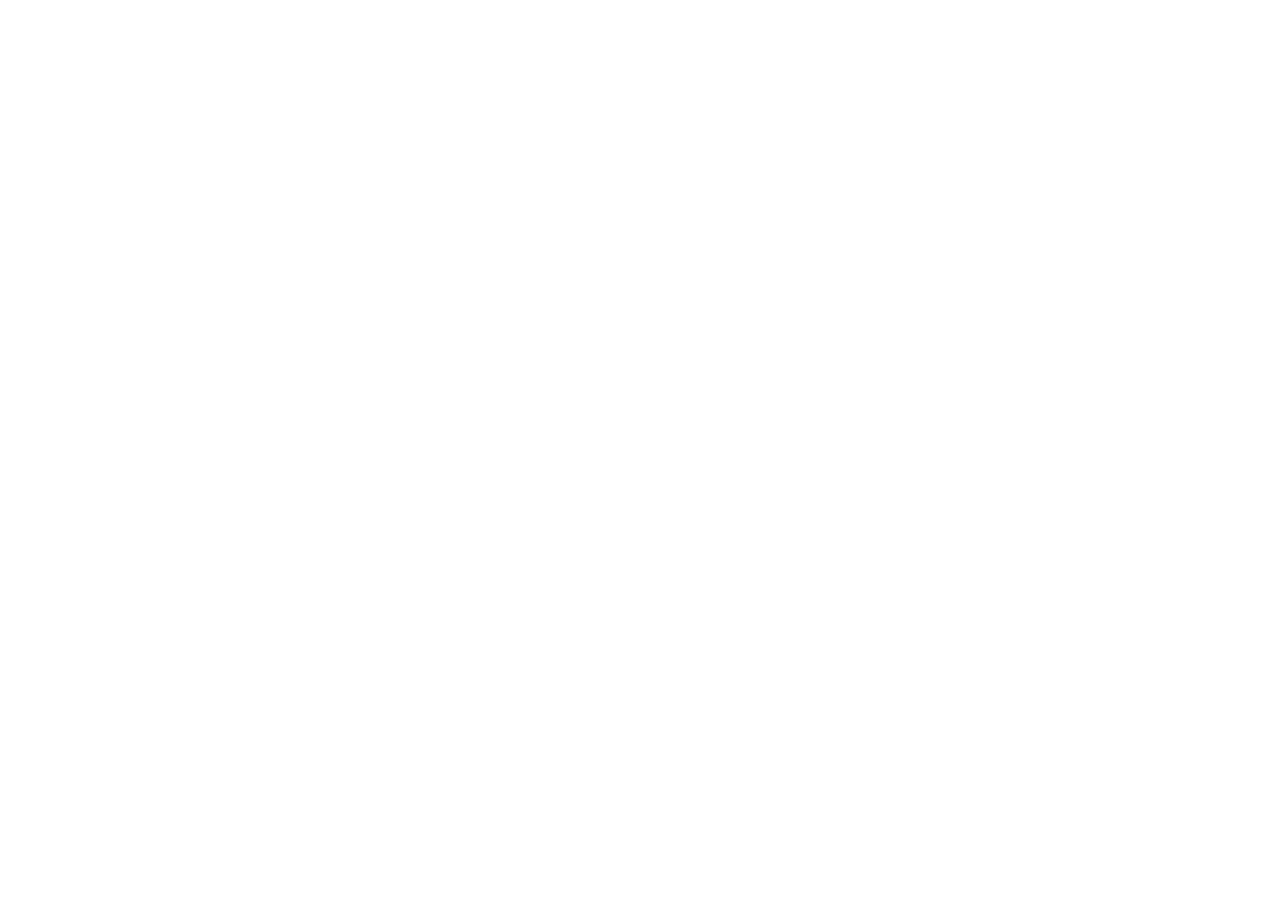
==== index.html @ 06a3b12d "初始化大事件项目" ====
<!DOCTYPE html>
<html lang="zh-CN">

<head>
  <meta charset="UTF-8">
  <meta name="viewport" content="width=device-width, initial-scale=1.0">
  <title>Document</title>
</head>

<body>

</body>

</html>
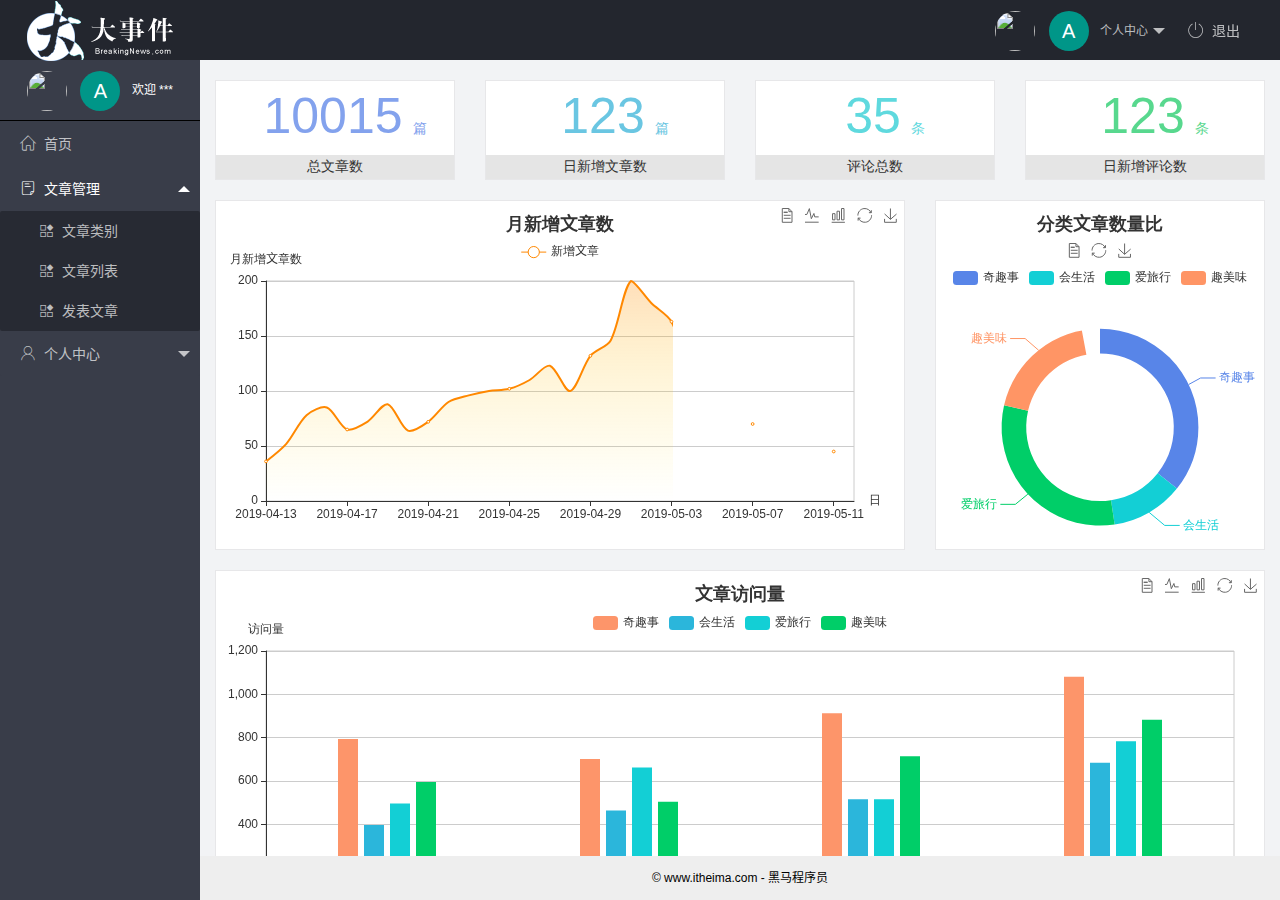
==== commit cdbca881: "完成了主页" ====
--- a/index.html
+++ b/index.html
@@ -5,10 +5,87 @@
   <meta charset="UTF-8">
   <meta name="viewport" content="width=device-width, initial-scale=1.0">
   <title>Document</title>
+  <link rel="stylesheet" href="/assets/lib/layui/css/layui.css">
+  <link rel="stylesheet" href="/assets/fonts/iconfont.css">
+  <link rel="stylesheet" href="/assets/css/index.css">
 </head>
 
-<body>
+<body class="layui-layout-body">
+  <div class="layui-layout layui-layout-admin">
+    <div class="layui-header">
+      <div class="layui-logo">
+        <img src="/assets/images/logo.png" alt="" />
+      </div>
+      <!-- 头部区域（可配合layui已有的水平导航） -->
+      <ul class="layui-nav layui-layout-right">
+        <li class="layui-nav-item">
+          <a href="javascript:;" class="userinfo">
+            <img src="http://t.cn/RCzsdCq" class="layui-nav-img" />
+            <span class="text-avatar">A</span>
+            个人中心
+          </a>
+          <dl class="layui-nav-child">
+            <dd><a href="">基本资料</a></dd>
+            <dd><a href="">更换头像</a></dd>
+            <dd><a href="">重置密码</a></dd>
+          </dl>
+        </li>
+        <li class="layui-nav-item">
+          <a href="javascript:;" id="btnLogout"><span class="iconfont icon-tuichu"></span>退出</a></li>
+      </ul>
+    </div>
 
+    <div class="layui-side layui-bg-black">
+      <div class="layui-side-scroll">
+        <div class="userinfo">
+          <img src="http://t.cn/RCzsdCq" class="layui-nav-img" />
+          <span class="text-avatar">A</span>
+          <span id="welcome">欢迎 ***</span>
+        </div>
+        <!-- 左侧导航区域（可配合layui已有的垂直导航） -->
+        <ul class="layui-nav layui-nav-tree" lay-shrink="all">
+          <li class="layui-nav-item"><a href="/home/dashboard.html" target="fm"><span
+                class="iconfont icon-home"></span>首页</a></li>
+
+          <li class="layui-nav-item layui-nav-itemed">
+            <a class="" href="javascript:;"><span class="iconfont icon-16"></span>文章管理</a>
+            <dl class="layui-nav-child">
+              <dd><a href="javascript:;"><i class="layui-icon layui-icon-app"></i>文章类别</a></dd>
+              <dd><a href="javascript:;"><i class="layui-icon layui-icon-app"></i>文章列表</a></dd>
+              <dd><a href="javascript:;"><i class="layui-icon layui-icon-app"></i>发表文章</a></dd>
+
+            </dl>
+          </li>
+          <li class="layui-nav-item">
+            <a href="javascript:;"><span class="iconfont icon-user"></span>个人中心</a>
+            <dl class="layui-nav-child">
+              <dd><a href="javascript:;"><i class="layui-icon layui-icon-app"></i>基本资料</a></dd>
+              <dd><a href="javascript:;"><i class="layui-icon layui-icon-app"></i>更换头像</a></dd>
+              <dd><a href="javascript:;"><i class="layui-icon layui-icon-app"></i>重置密码</a></dd>
+
+            </dl>
+          </li>
+        </ul>
+      </div>
+    </div>
+
+    <div class="layui-body">
+      <!-- 内容主体区域 -->
+      <iframe name="fm" src="/home/dashboard.html" frameborder="0"></iframe>
+    </div>
+
+    <div class="layui-footer">
+      <!-- 底部固定区域 -->
+      © www.itheima.com - 黑马程序员
+    </div>
+  </div>
+
+
+  <!-- 导入 layui 的JS文件 -->
+  <script src="/assets/lib/layui/layui.all.js"></script>
+  <script src="/assets/lib/jquery.js"></script>
+  <script src="/assets/js/baseAPI.js"></script>
+  <script src="/assets/js/index.js"></script>
 </body>
 
 </html>--- a/assets/lib/layui/css/layui.css
+++ b/assets/lib/layui/css/layui.css
@@ -0,0 +1,2 @@
+/** layui-v2.5.5 MIT License By https://www.layui.com */
+ .layui-inline,img{display:inline-block;vertical-align:middle}h1,h2,h3,h4,h5,h6{font-weight:400}.layui-edge,.layui-header,.layui-inline,.layui-main{position:relative}.layui-body,.layui-edge,.layui-elip{overflow:hidden}.layui-btn,.layui-edge,.layui-inline,img{vertical-align:middle}.layui-btn,.layui-disabled,.layui-icon,.layui-unselect{-moz-user-select:none;-webkit-user-select:none;-ms-user-select:none}.layui-elip,.layui-form-checkbox span,.layui-form-pane .layui-form-label{text-overflow:ellipsis;white-space:nowrap}.layui-breadcrumb,.layui-tree-btnGroup{visibility:hidden}blockquote,body,button,dd,div,dl,dt,form,h1,h2,h3,h4,h5,h6,input,li,ol,p,pre,td,textarea,th,ul{margin:0;padding:0;-webkit-tap-highlight-color:rgba(0,0,0,0)}a:active,a:hover{outline:0}img{border:none}li{list-style:none}table{border-collapse:collapse;border-spacing:0}h4,h5,h6{font-size:100%}button,input,optgroup,option,select,textarea{font-family:inherit;font-size:inherit;font-style:inherit;font-weight:inherit;outline:0}pre{white-space:pre-wrap;white-space:-moz-pre-wrap;white-space:-pre-wrap;white-space:-o-pre-wrap;word-wrap:break-word}body{line-height:24px;font:14px Helvetica Neue,Helvetica,PingFang SC,Tahoma,Arial,sans-serif}hr{height:1px;margin:10px 0;border:0;clear:both}a{color:#333;text-decoration:none}a:hover{color:#777}a cite{font-style:normal;*cursor:pointer}.layui-border-box,.layui-border-box *{box-sizing:border-box}.layui-box,.layui-box *{box-sizing:content-box}.layui-clear{clear:both;*zoom:1}.layui-clear:after{content:'\20';clear:both;*zoom:1;display:block;height:0}.layui-inline{*display:inline;*zoom:1}.layui-edge{display:inline-block;width:0;height:0;border-width:6px;border-style:dashed;border-color:transparent}.layui-edge-top{top:-4px;border-bottom-color:#999;border-bottom-style:solid}.layui-edge-right{border-left-color:#999;border-left-style:solid}.layui-edge-bottom{top:2px;border-top-color:#999;border-top-style:solid}.layui-edge-left{border-right-color:#999;border-right-style:solid}.layui-disabled,.layui-disabled:hover{color:#d2d2d2!important;cursor:not-allowed!important}.layui-circle{border-radius:100%}.layui-show{display:block!important}.layui-hide{display:none!important}@font-face{font-family:layui-icon;src:url(../font/iconfont.eot?v=250);src:url(../font/iconfont.eot?v=250#iefix) format('embedded-opentype'),url(../font/iconfont.woff2?v=250) format('woff2'),url(../font/iconfont.woff?v=250) format('woff'),url(../font/iconfont.ttf?v=250) format('truetype'),url(../font/iconfont.svg?v=250#layui-icon) format('svg')}.layui-icon{font-family:layui-icon!important;font-size:16px;font-style:normal;-webkit-font-smoothing:antialiased;-moz-osx-font-smoothing:grayscale}.layui-icon-reply-fill:before{content:"\e611"}.layui-icon-set-fill:before{content:"\e614"}.layui-icon-menu-fill:before{content:"\e60f"}.layui-icon-search:before{content:"\e615"}.layui-icon-share:before{content:"\e641"}.layui-icon-set-sm:before{content:"\e620"}.layui-icon-engine:before{content:"\e628"}.layui-icon-close:before{content:"\1006"}.layui-icon-close-fill:before{content:"\1007"}.layui-icon-chart-screen:before{content:"\e629"}.layui-icon-star:before{content:"\e600"}.layui-icon-circle-dot:before{content:"\e617"}.layui-icon-chat:before{content:"\e606"}.layui-icon-release:before{content:"\e609"}.layui-icon-list:before{content:"\e60a"}.layui-icon-chart:before{content:"\e62c"}.layui-icon-ok-circle:before{content:"\1005"}.layui-icon-layim-theme:before{content:"\e61b"}.layui-icon-table:before{content:"\e62d"}.layui-icon-right:before{content:"\e602"}.layui-icon-left:before{content:"\e603"}.layui-icon-cart-simple:before{content:"\e698"}.layui-icon-face-cry:before{content:"\e69c"}.layui-icon-face-smile:before{content:"\e6af"}.layui-icon-survey:before{content:"\e6b2"}.layui-icon-tree:before{content:"\e62e"}.layui-icon-upload-circle:before{content:"\e62f"}.layui-icon-add-circle:before{content:"\e61f"}.layui-icon-download-circle:before{content:"\e601"}.layui-icon-templeate-1:before{content:"\e630"}.layui-icon-util:before{content:"\e631"}.layui-icon-face-surprised:before{content:"\e664"}.layui-icon-edit:before{content:"\e642"}.layui-icon-speaker:before{content:"\e645"}.layui-icon-down:before{content:"\e61a"}.layui-icon-file:before{content:"\e621"}.layui-icon-layouts:before{content:"\e632"}.layui-icon-rate-half:before{content:"\e6c9"}.layui-icon-add-circle-fine:before{content:"\e608"}.layui-icon-prev-circle:before{content:"\e633"}.layui-icon-read:before{content:"\e705"}.layui-icon-404:before{content:"\e61c"}.layui-icon-carousel:before{content:"\e634"}.layui-icon-help:before{content:"\e607"}.layui-icon-code-circle:before{content:"\e635"}.layui-icon-water:before{content:"\e636"}.layui-icon-username:before{content:"\e66f"}.layui-icon-find-fill:before{content:"\e670"}.layui-icon-about:before{content:"\e60b"}.layui-icon-location:before{content:"\e715"}.layui-icon-up:before{content:"\e619"}.layui-icon-pause:before{content:"\e651"}.layui-icon-date:before{content:"\e637"}.layui-icon-layim-uploadfile:before{content:"\e61d"}.layui-icon-delete:before{content:"\e640"}.layui-icon-play:before{content:"\e652"}.layui-icon-top:before{content:"\e604"}.layui-icon-friends:before{content:"\e612"}.layui-icon-refresh-3:before{content:"\e9aa"}.layui-icon-ok:before{content:"\e605"}.layui-icon-layer:before{content:"\e638"}.layui-icon-face-smile-fine:before{content:"\e60c"}.layui-icon-dollar:before{content:"\e659"}.layui-icon-group:before{content:"\e613"}.layui-icon-layim-download:before{content:"\e61e"}.layui-icon-picture-fine:before{content:"\e60d"}.layui-icon-link:before{content:"\e64c"}.layui-icon-diamond:before{content:"\e735"}.layui-icon-log:before{content:"\e60e"}.layui-icon-rate-solid:before{content:"\e67a"}.layui-icon-fonts-del:before{content:"\e64f"}.layui-icon-unlink:before{content:"\e64d"}.layui-icon-fonts-clear:before{content:"\e639"}.layui-icon-triangle-r:before{content:"\e623"}.layui-icon-circle:before{content:"\e63f"}.layui-icon-radio:before{content:"\e643"}.layui-icon-align-center:before{content:"\e647"}.layui-icon-align-right:before{content:"\e648"}.layui-icon-align-left:before{content:"\e649"}.layui-icon-loading-1:before{content:"\e63e"}.layui-icon-return:before{content:"\e65c"}.layui-icon-fonts-strong:before{content:"\e62b"}.layui-icon-upload:before{content:"\e67c"}.layui-icon-dialogue:before{content:"\e63a"}.layui-icon-video:before{content:"\e6ed"}.layui-icon-headset:before{content:"\e6fc"}.layui-icon-cellphone-fine:before{content:"\e63b"}.layui-icon-add-1:before{content:"\e654"}.layui-icon-face-smile-b:before{content:"\e650"}.layui-icon-fonts-html:before{content:"\e64b"}.layui-icon-form:before{content:"\e63c"}.layui-icon-cart:before{content:"\e657"}.layui-icon-camera-fill:before{content:"\e65d"}.layui-icon-tabs:before{content:"\e62a"}.layui-icon-fonts-code:before{content:"\e64e"}.layui-icon-fire:before{content:"\e756"}.layui-icon-set:before{content:"\e716"}.layui-icon-fonts-u:before{content:"\e646"}.layui-icon-triangle-d:before{content:"\e625"}.layui-icon-tips:before{content:"\e702"}.layui-icon-picture:before{content:"\e64a"}.layui-icon-more-vertical:before{content:"\e671"}.layui-icon-flag:before{content:"\e66c"}.layui-icon-loading:before{content:"\e63d"}.layui-icon-fonts-i:before{content:"\e644"}.layui-icon-refresh-1:before{content:"\e666"}.layui-icon-rmb:before{content:"\e65e"}.layui-icon-home:before{content:"\e68e"}.layui-icon-user:before{content:"\e770"}.layui-icon-notice:before{content:"\e667"}.layui-icon-login-weibo:before{content:"\e675"}.layui-icon-voice:before{content:"\e688"}.layui-icon-upload-drag:before{content:"\e681"}.layui-icon-login-qq:before{content:"\e676"}.layui-icon-snowflake:before{content:"\e6b1"}.layui-icon-file-b:before{content:"\e655"}.layui-icon-template:before{content:"\e663"}.layui-icon-auz:before{content:"\e672"}.layui-icon-console:before{content:"\e665"}.layui-icon-app:before{content:"\e653"}.layui-icon-prev:before{content:"\e65a"}.layui-icon-website:before{content:"\e7ae"}.layui-icon-next:before{content:"\e65b"}.layui-icon-component:before{content:"\e857"}.layui-icon-more:before{content:"\e65f"}.layui-icon-login-wechat:before{content:"\e677"}.layui-icon-shrink-right:before{content:"\e668"}.layui-icon-spread-left:before{content:"\e66b"}.layui-icon-camera:before{content:"\e660"}.layui-icon-note:before{content:"\e66e"}.layui-icon-refresh:before{content:"\e669"}.layui-icon-female:before{content:"\e661"}.layui-icon-male:before{content:"\e662"}.layui-icon-password:before{content:"\e673"}.layui-icon-senior:before{content:"\e674"}.layui-icon-theme:before{content:"\e66a"}.layui-icon-tread:before{content:"\e6c5"}.layui-icon-praise:before{content:"\e6c6"}.layui-icon-star-fill:before{content:"\e658"}.layui-icon-rate:before{content:"\e67b"}.layui-icon-template-1:before{content:"\e656"}.layui-icon-vercode:before{content:"\e679"}.layui-icon-cellphone:before{content:"\e678"}.layui-icon-screen-full:before{content:"\e622"}.layui-icon-screen-restore:before{content:"\e758"}.layui-icon-cols:before{content:"\e610"}.layui-icon-export:before{content:"\e67d"}.layui-icon-print:before{content:"\e66d"}.layui-icon-slider:before{content:"\e714"}.layui-icon-addition:before{content:"\e624"}.layui-icon-subtraction:before{content:"\e67e"}.layui-icon-service:before{content:"\e626"}.layui-icon-transfer:before{content:"\e691"}.layui-main{width:1140px;margin:0 auto}.layui-header{z-index:1000;height:60px}.layui-header a:hover{transition:all .5s;-webkit-transition:all .5s}.layui-side{position:fixed;left:0;top:0;bottom:0;z-index:999;width:200px;overflow-x:hidden}.layui-side-scroll{position:relative;width:220px;height:100%;overflow-x:hidden}.layui-body{position:absolute;left:200px;right:0;top:0;bottom:0;z-index:998;width:auto;overflow-y:auto;box-sizing:border-box}.layui-layout-body{overflow:hidden}.layui-layout-admin .layui-header{background-color:#23262E}.layui-layout-admin .layui-side{top:60px;width:200px;overflow-x:hidden}.layui-layout-admin .layui-body{position:fixed;top:60px;bottom:44px}.layui-layout-admin .layui-main{width:auto;margin:0 15px}.layui-layout-admin .layui-footer{position:fixed;left:200px;right:0;bottom:0;height:44px;line-height:44px;padding:0 15px;background-color:#eee}.layui-layout-admin .layui-logo{position:absolute;left:0;top:0;width:200px;height:100%;line-height:60px;text-align:center;color:#009688;font-size:16px}.layui-layout-admin .layui-header .layui-nav{background:0 0}.layui-layout-left{position:absolute!important;left:200px;top:0}.layui-layout-right{position:absolute!important;right:0;top:0}.layui-container{position:relative;margin:0 auto;padding:0 15px;box-sizing:border-box}.layui-fluid{position:relative;margin:0 auto;padding:0 15px}.layui-row:after,.layui-row:before{content:'';display:block;clear:both}.layui-col-lg1,.layui-col-lg10,.layui-col-lg11,.layui-col-lg12,.layui-col-lg2,.layui-col-lg3,.layui-col-lg4,.layui-col-lg5,.layui-col-lg6,.layui-col-lg7,.layui-col-lg8,.layui-col-lg9,.layui-col-md1,.layui-col-md10,.layui-col-md11,.layui-col-md12,.layui-col-md2,.layui-col-md3,.layui-col-md4,.layui-col-md5,.layui-col-md6,.layui-col-md7,.layui-col-md8,.layui-col-md9,.layui-col-sm1,.layui-col-sm10,.layui-col-sm11,.layui-col-sm12,.layui-col-sm2,.layui-col-sm3,.layui-col-sm4,.layui-col-sm5,.layui-col-sm6,.layui-col-sm7,.layui-col-sm8,.layui-col-sm9,.layui-col-xs1,.layui-col-xs10,.layui-col-xs11,.layui-col-xs12,.layui-col-xs2,.layui-col-xs3,.layui-col-xs4,.layui-col-xs5,.layui-col-xs6,.layui-col-xs7,.layui-col-xs8,.layui-col-xs9{position:relative;display:block;box-sizing:border-box}.layui-col-xs1,.layui-col-xs10,.layui-col-xs11,.layui-col-xs12,.layui-col-xs2,.layui-col-xs3,.layui-col-xs4,.layui-col-xs5,.layui-col-xs6,.layui-col-xs7,.layui-col-xs8,.layui-col-xs9{float:left}.layui-col-xs1{width:8.33333333%}.layui-col-xs2{width:16.66666667%}.layui-col-xs3{width:25%}.layui-col-xs4{width:33.33333333%}.layui-col-xs5{width:41.66666667%}.layui-col-xs6{width:50%}.layui-col-xs7{width:58.33333333%}.layui-col-xs8{width:66.66666667%}.layui-col-xs9{width:75%}.layui-col-xs10{width:83.33333333%}.layui-col-xs11{width:91.66666667%}.layui-col-xs12{width:100%}.layui-col-xs-offset1{margin-left:8.33333333%}.layui-col-xs-offset2{margin-left:16.66666667%}.layui-col-xs-offset3{margin-left:25%}.layui-col-xs-offset4{margin-left:33.33333333%}.layui-col-xs-offset5{margin-left:41.66666667%}.layui-col-xs-offset6{margin-left:50%}.layui-col-xs-offset7{margin-left:58.33333333%}.layui-col-xs-offset8{margin-left:66.66666667%}.layui-col-xs-offset9{margin-left:75%}.layui-col-xs-offset10{margin-left:83.33333333%}.layui-col-xs-offset11{margin-left:91.66666667%}.layui-col-xs-offset12{margin-left:100%}@media screen and (max-width:768px){.layui-hide-xs{display:none!important}.layui-show-xs-block{display:block!important}.layui-show-xs-inline{display:inline!important}.layui-show-xs-inline-block{display:inline-block!important}}@media screen and (min-width:768px){.layui-container{width:750px}.layui-hide-sm{display:none!important}.layui-show-sm-block{display:block!important}.layui-show-sm-inline{display:inline!important}.layui-show-sm-inline-block{display:inline-block!important}.layui-col-sm1,.layui-col-sm10,.layui-col-sm11,.layui-col-sm12,.layui-col-sm2,.layui-col-sm3,.layui-col-sm4,.layui-col-sm5,.layui-col-sm6,.layui-col-sm7,.layui-col-sm8,.layui-col-sm9{float:left}.layui-col-sm1{width:8.33333333%}.layui-col-sm2{width:16.66666667%}.layui-col-sm3{width:25%}.layui-col-sm4{width:33.33333333%}.layui-col-sm5{width:41.66666667%}.layui-col-sm6{width:50%}.layui-col-sm7{width:58.33333333%}.layui-col-sm8{width:66.66666667%}.layui-col-sm9{width:75%}.layui-col-sm10{width:83.33333333%}.layui-col-sm11{width:91.66666667%}.layui-col-sm12{width:100%}.layui-col-sm-offset1{margin-left:8.33333333%}.layui-col-sm-offset2{margin-left:16.66666667%}.layui-col-sm-offset3{margin-left:25%}.layui-col-sm-offset4{margin-left:33.33333333%}.layui-col-sm-offset5{margin-left:41.66666667%}.layui-col-sm-offset6{margin-left:50%}.layui-col-sm-offset7{margin-left:58.33333333%}.layui-col-sm-offset8{margin-left:66.66666667%}.layui-col-sm-offset9{margin-left:75%}.layui-col-sm-offset10{margin-left:83.33333333%}.layui-col-sm-offset11{margin-left:91.66666667%}.layui-col-sm-offset12{margin-left:100%}}@media screen and (min-width:992px){.layui-container{width:970px}.layui-hide-md{display:none!important}.layui-show-md-block{display:block!important}.layui-show-md-inline{display:inline!important}.layui-show-md-inline-block{display:inline-block!important}.layui-col-md1,.layui-col-md10,.layui-col-md11,.layui-col-md12,.layui-col-md2,.layui-col-md3,.layui-col-md4,.layui-col-md5,.layui-col-md6,.layui-col-md7,.layui-col-md8,.layui-col-md9{float:left}.layui-col-md1{width:8.33333333%}.layui-col-md2{width:16.66666667%}.layui-col-md3{width:25%}.layui-col-md4{width:33.33333333%}.layui-col-md5{width:41.66666667%}.layui-col-md6{width:50%}.layui-col-md7{width:58.33333333%}.layui-col-md8{width:66.66666667%}.layui-col-md9{width:75%}.layui-col-md10{width:83.33333333%}.layui-col-md11{width:91.66666667%}.layui-col-md12{width:100%}.layui-col-md-offset1{margin-left:8.33333333%}.layui-col-md-offset2{margin-left:16.66666667%}.layui-col-md-offset3{margin-left:25%}.layui-col-md-offset4{margin-left:33.33333333%}.layui-col-md-offset5{margin-left:41.66666667%}.layui-col-md-offset6{margin-left:50%}.layui-col-md-offset7{margin-left:58.33333333%}.layui-col-md-offset8{margin-left:66.66666667%}.layui-col-md-offset9{margin-left:75%}.layui-col-md-offset10{margin-left:83.33333333%}.layui-col-md-offset11{margin-left:91.66666667%}.layui-col-md-offset12{margin-left:100%}}@media screen and (min-width:1200px){.layui-container{width:1170px}.layui-hide-lg{display:none!important}.layui-show-lg-block{display:block!important}.layui-show-lg-inline{display:inline!important}.layui-show-lg-inline-block{display:inline-block!important}.layui-col-lg1,.layui-col-lg10,.layui-col-lg11,.layui-col-lg12,.layui-col-lg2,.layui-col-lg3,.layui-col-lg4,.layui-col-lg5,.layui-col-lg6,.layui-col-lg7,.layui-col-lg8,.layui-col-lg9{float:left}.layui-col-lg1{width:8.33333333%}.layui-col-lg2{width:16.66666667%}.layui-col-lg3{width:25%}.layui-col-lg4{width:33.33333333%}.layui-col-lg5{width:41.66666667%}.layui-col-lg6{width:50%}.layui-col-lg7{width:58.33333333%}.layui-col-lg8{width:66.66666667%}.layui-col-lg9{width:75%}.layui-col-lg10{width:83.33333333%}.layui-col-lg11{width:91.66666667%}.layui-col-lg12{width:100%}.layui-col-lg-offset1{margin-left:8.33333333%}.layui-col-lg-offset2{margin-left:16.66666667%}.layui-col-lg-offset3{margin-left:25%}.layui-col-lg-offset4{margin-left:33.33333333%}.layui-col-lg-offset5{margin-left:41.66666667%}.layui-col-lg-offset6{margin-left:50%}.layui-col-lg-offset7{margin-left:58.33333333%}.layui-col-lg-offset8{margin-left:66.66666667%}.layui-col-lg-offset9{margin-left:75%}.layui-col-lg-offset10{margin-left:83.33333333%}.layui-col-lg-offset11{margin-left:91.66666667%}.layui-col-lg-offset12{margin-left:100%}}.layui-col-space1{margin:-.5px}.layui-col-space1>*{padding:.5px}.layui-col-space3{margin:-1.5px}.layui-col-space3>*{padding:1.5px}.layui-col-space5{margin:-2.5px}.layui-col-space5>*{padding:2.5px}.layui-col-space8{margin:-3.5px}.layui-col-space8>*{padding:3.5px}.layui-col-space10{margin:-5px}.layui-col-space10>*{padding:5px}.layui-col-space12{margin:-6px}.layui-col-space12>*{padding:6px}.layui-col-space15{margin:-7.5px}.layui-col-space15>*{padding:7.5px}.layui-col-space18{margin:-9px}.layui-col-space18>*{padding:9px}.layui-col-space20{margin:-10px}.layui-col-space20>*{padding:10px}.layui-col-space22{margin:-11px}.layui-col-space22>*{padding:11px}.layui-col-space25{margin:-12.5px}.layui-col-space25>*{padding:12.5px}.layui-col-space30{margin:-15px}.layui-col-space30>*{padding:15px}.layui-btn,.layui-input,.layui-select,.layui-textarea,.layui-upload-button{outline:0;-webkit-appearance:none;transition:all .3s;-webkit-transition:all .3s;box-sizing:border-box}.layui-elem-quote{margin-bottom:10px;padding:15px;line-height:22px;border-left:5px solid #009688;border-radius:0 2px 2px 0;background-color:#f2f2f2}.layui-quote-nm{border-style:solid;border-width:1px 1px 1px 5px;background:0 0}.layui-elem-field{margin-bottom:10px;padding:0;border-width:1px;border-style:solid}.layui-elem-field legend{margin-left:20px;padding:0 10px;font-size:20px;font-weight:300}.layui-field-title{margin:10px 0 20px;border-width:1px 0 0}.layui-field-box{padding:10px 15px}.layui-field-title .layui-field-box{padding:10px 0}.layui-progress{position:relative;height:6px;border-radius:20px;background-color:#e2e2e2}.layui-progress-bar{position:absolute;left:0;top:0;width:0;max-width:100%;height:6px;border-radius:20px;text-align:right;background-color:#5FB878;transition:all .3s;-webkit-transition:all .3s}.layui-progress-big,.layui-progress-big .layui-progress-bar{height:18px;line-height:18px}.layui-progress-text{position:relative;top:-20px;line-height:18px;font-size:12px;color:#666}.layui-progress-big .layui-progress-text{position:static;padding:0 10px;color:#fff}.layui-collapse{border-width:1px;border-style:solid;border-radius:2px}.layui-colla-content,.layui-colla-item{border-top-width:1px;border-top-style:solid}.layui-colla-item:first-child{border-top:none}.layui-colla-title{position:relative;height:42px;line-height:42px;padding:0 15px 0 35px;color:#333;background-color:#f2f2f2;cursor:pointer;font-size:14px;overflow:hidden}.layui-colla-content{display:none;padding:10px 15px;line-height:22px;color:#666}.layui-colla-icon{position:absolute;left:15px;top:0;font-size:14px}.layui-card{margin-bottom:15px;border-radius:2px;background-color:#fff;box-shadow:0 1px 2px 0 rgba(0,0,0,.05)}.layui-card:last-child{margin-bottom:0}.layui-card-header{position:relative;height:42px;line-height:42px;padding:0 15px;border-bottom:1px solid #f6f6f6;color:#333;border-radius:2px 2px 0 0;font-size:14px}.layui-bg-black,.layui-bg-blue,.layui-bg-cyan,.layui-bg-green,.layui-bg-orange,.layui-bg-red{color:#fff!important}.layui-card-body{position:relative;padding:10px 15px;line-height:24px}.layui-card-body[pad15]{padding:15px}.layui-card-body[pad20]{padding:20px}.layui-card-body .layui-table{margin:5px 0}.layui-card .layui-tab{margin:0}.layui-panel-window{position:relative;padding:15px;border-radius:0;border-top:5px solid #E6E6E6;background-color:#fff}.layui-auxiliar-moving{position:fixed;left:0;right:0;top:0;bottom:0;width:100%;height:100%;background:0 0;z-index:9999999999}.layui-form-label,.layui-form-mid,.layui-form-select,.layui-input-block,.layui-input-inline,.layui-textarea{position:relative}.layui-bg-red{background-color:#FF5722!important}.layui-bg-orange{background-color:#FFB800!important}.layui-bg-green{background-color:#009688!important}.layui-bg-cyan{background-color:#2F4056!important}.layui-bg-blue{background-color:#1E9FFF!important}.layui-bg-black{background-color:#393D49!important}.layui-bg-gray{background-color:#eee!important;color:#666!important}.layui-badge-rim,.layui-colla-content,.layui-colla-item,.layui-collapse,.layui-elem-field,.layui-form-pane .layui-form-item[pane],.layui-form-pane .layui-form-label,.layui-input,.layui-layedit,.layui-layedit-tool,.layui-quote-nm,.layui-select,.layui-tab-bar,.layui-tab-card,.layui-tab-title,.layui-tab-title .layui-this:after,.layui-textarea{border-color:#e6e6e6}.layui-timeline-item:before,hr{background-color:#e6e6e6}.layui-text{line-height:22px;font-size:14px;color:#666}.layui-text h1,.layui-text h2,.layui-text h3{font-weight:500;color:#333}.layui-text h1{font-size:30px}.layui-text h2{font-size:24px}.layui-text h3{font-size:18px}.layui-text a:not(.layui-btn){color:#01AAED}.layui-text a:not(.layui-btn):hover{text-decoration:underline}.layui-text ul{padding:5px 0 5px 15px}.layui-text ul li{margin-top:5px;list-style-type:disc}.layui-text em,.layui-word-aux{color:#999!important;padding:0 5px!important}.layui-btn{display:inline-block;height:38px;line-height:38px;padding:0 18px;background-color:#009688;color:#fff;white-space:nowrap;text-align:center;font-size:14px;border:none;border-radius:2px;cursor:pointer}.layui-btn:hover{opacity:.8;filter:alpha(opacity=80);color:#fff}.layui-btn:active{opacity:1;filter:alpha(opacity=100)}.layui-btn+.layui-btn{margin-left:10px}.layui-btn-container{font-size:0}.layui-btn-container .layui-btn{margin-right:10px;margin-bottom:10px}.layui-btn-container .layui-btn+.layui-btn{margin-left:0}.layui-table .layui-btn-container .layui-btn{margin-bottom:9px}.layui-btn-radius{border-radius:100px}.layui-btn .layui-icon{margin-right:3px;font-size:18px;vertical-align:bottom;vertical-align:middle\9}.layui-btn-primary{border:1px solid #C9C9C9;background-color:#fff;color:#555}.layui-btn-primary:hover{border-color:#009688;color:#333}.layui-btn-normal{background-color:#1E9FFF}.layui-btn-warm{background-color:#FFB800}.layui-btn-danger{background-color:#FF5722}.layui-btn-checked{background-color:#5FB878}.layui-btn-disabled,.layui-btn-disabled:active,.layui-btn-disabled:hover{border:1px solid #e6e6e6;background-color:#FBFBFB;color:#C9C9C9;cursor:not-allowed;opacity:1}.layui-btn-lg{height:44px;line-height:44px;padding:0 25px;font-size:16px}.layui-btn-sm{height:30px;line-height:30px;padding:0 10px;font-size:12px}.layui-btn-sm i{font-size:16px!important}.layui-btn-xs{height:22px;line-height:22px;padding:0 5px;font-size:12px}.layui-btn-xs i{font-size:14px!important}.layui-btn-group{display:inline-block;vertical-align:middle;font-size:0}.layui-btn-group .layui-btn{margin-left:0!important;margin-right:0!important;border-left:1px solid rgba(255,255,255,.5);border-radius:0}.layui-btn-group .layui-btn-primary{border-left:none}.layui-btn-group .layui-btn-primary:hover{border-color:#C9C9C9;color:#009688}.layui-btn-group .layui-btn:first-child{border-left:none;border-radius:2px 0 0 2px}.layui-btn-group .layui-btn-primary:first-child{border-left:1px solid #c9c9c9}.layui-btn-group .layui-btn:last-child{border-radius:0 2px 2px 0}.layui-btn-group .layui-btn+.layui-btn{margin-left:0}.layui-btn-group+.layui-btn-group{margin-left:10px}.layui-btn-fluid{width:100%}.layui-input,.layui-select,.layui-textarea{height:38px;line-height:1.3;line-height:38px\9;border-width:1px;border-style:solid;background-color:#fff;border-radius:2px}.layui-input::-webkit-input-placeholder,.layui-select::-webkit-input-placeholder,.layui-textarea::-webkit-input-placeholder{line-height:1.3}.layui-input,.layui-textarea{display:block;width:100%;padding-left:10px}.layui-input:hover,.layui-textarea:hover{border-color:#D2D2D2!important}.layui-input:focus,.layui-textarea:focus{border-color:#C9C9C9!important}.layui-textarea{min-height:100px;height:auto;line-height:20px;padding:6px 10px;resize:vertical}.layui-select{padding:0 10px}.layui-form input[type=checkbox],.layui-form input[type=radio],.layui-form select{display:none}.layui-form [lay-ignore]{display:initial}.layui-form-item{margin-bottom:15px;clear:both;*zoom:1}.layui-form-item:after{content:'\20';clear:both;*zoom:1;display:block;height:0}.layui-form-label{float:left;display:block;padding:9px 15px;width:80px;font-weight:400;line-height:20px;text-align:right}.layui-form-label-col{display:block;float:none;padding:9px 0;line-height:20px;text-align:left}.layui-form-item .layui-inline{margin-bottom:5px;margin-right:10px}.layui-input-block{margin-left:110px;min-height:36px}.layui-input-inline{display:inline-block;vertical-align:middle}.layui-form-item .layui-input-inline{float:left;width:190px;margin-right:10px}.layui-form-text .layui-input-inline{width:auto}.layui-form-mid{float:left;display:block;padding:9px 0!important;line-height:20px;margin-right:10px}.layui-form-danger+.layui-form-select .layui-input,.layui-form-danger:focus{border-color:#FF5722!important}.layui-form-select .layui-input{padding-right:30px;cursor:pointer}.layui-form-select .layui-edge{position:absolute;right:10px;top:50%;margin-top:-3px;cursor:pointer;border-width:6px;border-top-color:#c2c2c2;border-top-style:solid;transition:all .3s;-webkit-transition:all .3s}.layui-form-select dl{display:none;position:absolute;left:0;top:42px;padding:5px 0;z-index:899;min-width:100%;border:1px solid #d2d2d2;max-height:300px;overflow-y:auto;background-color:#fff;border-radius:2px;box-shadow:0 2px 4px rgba(0,0,0,.12);box-sizing:border-box}.layui-form-select dl dd,.layui-form-select dl dt{padding:0 10px;line-height:36px;white-space:nowrap;overflow:hidden;text-overflow:ellipsis}.layui-form-select dl dt{font-size:12px;color:#999}.layui-form-select dl dd{cursor:pointer}.layui-form-select dl dd:hover{background-color:#f2f2f2;-webkit-transition:.5s all;transition:.5s all}.layui-form-select .layui-select-group dd{padding-left:20px}.layui-form-select dl dd.layui-select-tips{padding-left:10px!important;color:#999}.layui-form-select dl dd.layui-this{background-color:#5FB878;color:#fff}.layui-form-checkbox,.layui-form-select dl dd.layui-disabled{background-color:#fff}.layui-form-selected dl{display:block}.layui-form-checkbox,.layui-form-checkbox *,.layui-form-switch{display:inline-block;vertical-align:middle}.layui-form-selected .layui-edge{margin-top:-9px;-webkit-transform:rotate(180deg);transform:rotate(180deg);margin-top:-3px\9}:root .layui-form-selected .layui-edge{margin-top:-9px\0/IE9}.layui-form-selectup dl{top:auto;bottom:42px}.layui-select-none{margin:5px 0;text-align:center;color:#999}.layui-select-disabled .layui-disabled{border-color:#eee!important}.layui-select-disabled .layui-edge{border-top-color:#d2d2d2}.layui-form-checkbox{position:relative;height:30px;line-height:30px;margin-right:10px;padding-right:30px;cursor:pointer;font-size:0;-webkit-transition:.1s linear;transition:.1s linear;box-sizing:border-box}.layui-form-checkbox span{padding:0 10px;height:100%;font-size:14px;border-radius:2px 0 0 2px;background-color:#d2d2d2;color:#fff;overflow:hidden}.layui-form-checkbox:hover span{background-color:#c2c2c2}.layui-form-checkbox i{position:absolute;right:0;top:0;width:30px;height:28px;border:1px solid #d2d2d2;border-left:none;border-radius:0 2px 2px 0;color:#fff;font-size:20px;text-align:center}.layui-form-checkbox:hover i{border-color:#c2c2c2;color:#c2c2c2}.layui-form-checked,.layui-form-checked:hover{border-color:#5FB878}.layui-form-checked span,.layui-form-checked:hover span{background-color:#5FB878}.layui-form-checked i,.layui-form-checked:hover i{color:#5FB878}.layui-form-item .layui-form-checkbox{margin-top:4px}.layui-form-checkbox[lay-skin=primary]{height:auto!important;line-height:normal!important;min-width:18px;min-height:18px;border:none!important;margin-right:0;padding-left:28px;padding-right:0;background:0 0}.layui-form-checkbox[lay-skin=primary] span{padding-left:0;padding-right:15px;line-height:18px;background:0 0;color:#666}.layui-form-checkbox[lay-skin=primary] i{right:auto;left:0;width:16px;height:16px;line-height:16px;border:1px solid #d2d2d2;font-size:12px;border-radius:2px;background-color:#fff;-webkit-transition:.1s linear;transition:.1s linear}.layui-form-checkbox[lay-skin=primary]:hover i{border-color:#5FB878;color:#fff}.layui-form-checked[lay-skin=primary] i{border-color:#5FB878!important;background-color:#5FB878;color:#fff}.layui-checkbox-disbaled[lay-skin=primary] span{background:0 0!important;color:#c2c2c2}.layui-checkbox-disbaled[lay-skin=primary]:hover i{border-color:#d2d2d2}.layui-form-item .layui-form-checkbox[lay-skin=primary]{margin-top:10px}.layui-form-switch{position:relative;height:22px;line-height:22px;min-width:35px;padding:0 5px;margin-top:8px;border:1px solid #d2d2d2;border-radius:20px;cursor:pointer;background-color:#fff;-webkit-transition:.1s linear;transition:.1s linear}.layui-form-switch i{position:absolute;left:5px;top:3px;width:16px;height:16px;border-radius:20px;background-color:#d2d2d2;-webkit-transition:.1s linear;transition:.1s linear}.layui-form-switch em{position:relative;top:0;width:25px;margin-left:21px;padding:0!important;text-align:center!important;color:#999!important;font-style:normal!important;font-size:12px}.layui-form-onswitch{border-color:#5FB878;background-color:#5FB878}.layui-checkbox-disbaled,.layui-checkbox-disbaled i{border-color:#e2e2e2!important}.layui-form-onswitch i{left:100%;margin-left:-21px;background-color:#fff}.layui-form-onswitch em{margin-left:5px;margin-right:21px;color:#fff!important}.layui-checkbox-disbaled span{background-color:#e2e2e2!important}.layui-checkbox-disbaled:hover i{color:#fff!important}[lay-radio]{display:none}.layui-form-radio,.layui-form-radio *{display:inline-block;vertical-align:middle}.layui-form-radio{line-height:28px;margin:6px 10px 0 0;padding-right:10px;cursor:pointer;font-size:0}.layui-form-radio *{font-size:14px}.layui-form-radio>i{margin-right:8px;font-size:22px;color:#c2c2c2}.layui-form-radio>i:hover,.layui-form-radioed>i{color:#5FB878}.layui-radio-disbaled>i{color:#e2e2e2!important}.layui-form-pane .layui-form-label{width:110px;padding:8px 15px;height:38px;line-height:20px;border-width:1px;border-style:solid;border-radius:2px 0 0 2px;text-align:center;background-color:#FBFBFB;overflow:hidden;box-sizing:border-box}.layui-form-pane .layui-input-inline{margin-left:-1px}.layui-form-pane .layui-input-block{margin-left:110px;left:-1px}.layui-form-pane .layui-input{border-radius:0 2px 2px 0}.layui-form-pane .layui-form-text .layui-form-label{float:none;width:100%;border-radius:2px;box-sizing:border-box;text-align:left}.layui-form-pane .layui-form-text .layui-input-inline{display:block;margin:0;top:-1px;clear:both}.layui-form-pane .layui-form-text .layui-input-block{margin:0;left:0;top:-1px}.layui-form-pane .layui-form-text .layui-textarea{min-height:100px;border-radius:0 0 2px 2px}.layui-form-pane .layui-form-checkbox{margin:4px 0 4px 10px}.layui-form-pane .layui-form-radio,.layui-form-pane .layui-form-switch{margin-top:6px;margin-left:10px}.layui-form-pane .layui-form-item[pane]{position:relative;border-width:1px;border-style:solid}.layui-form-pane .layui-form-item[pane] .layui-form-label{position:absolute;left:0;top:0;height:100%;border-width:0 1px 0 0}.layui-form-pane .layui-form-item[pane] .layui-input-inline{margin-left:110px}@media screen and (max-width:450px){.layui-form-item .layui-form-label{text-overflow:ellipsis;overflow:hidden;white-space:nowrap}.layui-form-item .layui-inline{display:block;margin-right:0;margin-bottom:20px;clear:both}.layui-form-item .layui-inline:after{content:'\20';clear:both;display:block;height:0}.layui-form-item .layui-input-inline{display:block;float:none;left:-3px;width:auto;margin:0 0 10px 112px}.layui-form-item .layui-input-inline+.layui-form-mid{margin-left:110px;top:-5px;padding:0}.layui-form-item .layui-form-checkbox{margin-right:5px;margin-bottom:5px}}.layui-layedit{border-width:1px;border-style:solid;border-radius:2px}.layui-layedit-tool{padding:3px 5px;border-bottom-width:1px;border-bottom-style:solid;font-size:0}.layedit-tool-fixed{position:fixed;top:0;border-top:1px solid #e2e2e2}.layui-layedit-tool .layedit-tool-mid,.layui-layedit-tool .layui-icon{display:inline-block;vertical-align:middle;text-align:center;font-size:14px}.layui-layedit-tool .layui-icon{position:relative;width:32px;height:30px;line-height:30px;margin:3px 5px;color:#777;cursor:pointer;border-radius:2px}.layui-layedit-tool .layui-icon:hover{color:#393D49}.layui-layedit-tool .layui-icon:active{color:#000}.layui-layedit-tool .layedit-tool-active{background-color:#e2e2e2;color:#000}.layui-layedit-tool .layui-disabled,.layui-layedit-tool .layui-disabled:hover{color:#d2d2d2;cursor:not-allowed}.layui-layedit-tool .layedit-tool-mid{width:1px;height:18px;margin:0 10px;background-color:#d2d2d2}.layedit-tool-html{width:50px!important;font-size:30px!important}.layedit-tool-b,.layedit-tool-code,.layedit-tool-help{font-size:16px!important}.layedit-tool-d,.layedit-tool-face,.layedit-tool-image,.layedit-tool-unlink{font-size:18px!important}.layedit-tool-image input{position:absolute;font-size:0;left:0;top:0;width:100%;height:100%;opacity:.01;filter:Alpha(opacity=1);cursor:pointer}.layui-layedit-iframe iframe{display:block;width:100%}#LAY_layedit_code{overflow:hidden}.layui-laypage{display:inline-block;*display:inline;*zoom:1;vertical-align:middle;margin:10px 0;font-size:0}.layui-laypage>a:first-child,.layui-laypage>a:first-child em{border-radius:2px 0 0 2px}.layui-laypage>a:last-child,.layui-laypage>a:last-child em{border-radius:0 2px 2px 0}.layui-laypage>:first-child{margin-left:0!important}.layui-laypage>:last-child{margin-right:0!important}.layui-laypage a,.layui-laypage button,.layui-laypage input,.layui-laypage select,.layui-laypage span{border:1px solid #e2e2e2}.layui-laypage a,.layui-laypage span{display:inline-block;*display:inline;*zoom:1;vertical-align:middle;padding:0 15px;height:28px;line-height:28px;margin:0 -1px 5px 0;background-color:#fff;color:#333;font-size:12px}.layui-flow-more a *,.layui-laypage input,.layui-table-view select[lay-ignore]{display:inline-block}.layui-laypage a:hover{color:#009688}.layui-laypage em{font-style:normal}.layui-laypage .layui-laypage-spr{color:#999;font-weight:700}.layui-laypage a{text-decoration:none}.layui-laypage .layui-laypage-curr{position:relative}.layui-laypage .layui-laypage-curr em{position:relative;color:#fff}.layui-laypage .layui-laypage-curr .layui-laypage-em{position:absolute;left:-1px;top:-1px;padding:1px;width:100%;height:100%;background-color:#009688}.layui-laypage-em{border-radius:2px}.layui-laypage-next em,.layui-laypage-prev em{font-family:Sim sun;font-size:16px}.layui-laypage .layui-laypage-count,.layui-laypage .layui-laypage-limits,.layui-laypage .layui-laypage-refresh,.layui-laypage .layui-laypage-skip{margin-left:10px;margin-right:10px;padding:0;border:none}.layui-laypage .layui-laypage-limits,.layui-laypage .layui-laypage-refresh{vertical-align:top}.layui-laypage .layui-laypage-refresh i{font-size:18px;cursor:pointer}.layui-laypage select{height:22px;padding:3px;border-radius:2px;cursor:pointer}.layui-laypage .layui-laypage-skip{height:30px;line-height:30px;color:#999}.layui-laypage button,.layui-laypage input{height:30px;line-height:30px;border-radius:2px;vertical-align:top;background-color:#fff;box-sizing:border-box}.layui-laypage input{width:40px;margin:0 10px;padding:0 3px;text-align:center}.layui-laypage input:focus,.layui-laypage select:focus{border-color:#009688!important}.layui-laypage button{margin-left:10px;padding:0 10px;cursor:pointer}.layui-table,.layui-table-view{margin:10px 0}.layui-flow-more{margin:10px 0;text-align:center;color:#999;font-size:14px}.layui-flow-more a{height:32px;line-height:32px}.layui-flow-more a *{vertical-align:top}.layui-flow-more a cite{padding:0 20px;border-radius:3px;background-color:#eee;color:#333;font-style:normal}.layui-flow-more a cite:hover{opacity:.8}.layui-flow-more a i{font-size:30px;color:#737383}.layui-table{width:100%;background-color:#fff;color:#666}.layui-table tr{transition:all .3s;-webkit-transition:all .3s}.layui-table th{text-align:left;font-weight:400}.layui-table tbody tr:hover,.layui-table thead tr,.layui-table-click,.layui-table-header,.layui-table-hover,.layui-table-mend,.layui-table-patch,.layui-table-tool,.layui-table-total,.layui-table-total tr,.layui-table[lay-even] tr:nth-child(even){background-color:#f2f2f2}.layui-table td,.layui-table th,.layui-table-col-set,.layui-table-fixed-r,.layui-table-grid-down,.layui-table-header,.layui-table-page,.layui-table-tips-main,.layui-table-tool,.layui-table-total,.layui-table-view,.layui-table[lay-skin=line],.layui-table[lay-skin=row]{border-width:1px;border-style:solid;border-color:#e6e6e6}.layui-table td,.layui-table th{position:relative;padding:9px 15px;min-height:20px;line-height:20px;font-size:14px}.layui-table[lay-skin=line] td,.layui-table[lay-skin=line] th{border-width:0 0 1px}.layui-table[lay-skin=row] td,.layui-table[lay-skin=row] th{border-width:0 1px 0 0}.layui-table[lay-skin=nob] td,.layui-table[lay-skin=nob] th{border:none}.layui-table img{max-width:100px}.layui-table[lay-size=lg] td,.layui-table[lay-size=lg] th{padding:15px 30px}.layui-table-view .layui-table[lay-size=lg] .layui-table-cell{height:40px;line-height:40px}.layui-table[lay-size=sm] td,.layui-table[lay-size=sm] th{font-size:12px;padding:5px 10px}.layui-table-view .layui-table[lay-size=sm] .layui-table-cell{height:20px;line-height:20px}.layui-table[lay-data]{display:none}.layui-table-box{position:relative;overflow:hidden}.layui-table-view .layui-table{position:relative;width:auto;margin:0}.layui-table-view .layui-table[lay-skin=line]{border-width:0 1px 0 0}.layui-table-view .layui-table[lay-skin=row]{border-width:0 0 1px}.layui-table-view .layui-table td,.layui-table-view .layui-table th{padding:5px 0;border-top:none;border-left:none}.layui-table-view .layui-table th.layui-unselect .layui-table-cell span{cursor:pointer}.layui-table-view .layui-table td{cursor:default}.layui-table-view .layui-table td[data-edit=text]{cursor:text}.layui-table-view .layui-form-checkbox[lay-skin=primary] i{width:18px;height:18px}.layui-table-view .layui-form-radio{line-height:0;padding:0}.layui-table-view .layui-form-radio>i{margin:0;font-size:20px}.layui-table-init{position:absolute;left:0;top:0;width:100%;height:100%;text-align:center;z-index:110}.layui-table-init .layui-icon{position:absolute;left:50%;top:50%;margin:-15px 0 0 -15px;font-size:30px;color:#c2c2c2}.layui-table-header{border-width:0 0 1px;overflow:hidden}.layui-table-header .layui-table{margin-bottom:-1px}.layui-table-tool .layui-inline[lay-event]{position:relative;width:26px;height:26px;padding:5px;line-height:16px;margin-right:10px;text-align:center;color:#333;border:1px solid #ccc;cursor:pointer;-webkit-transition:.5s all;transition:.5s all}.layui-table-tool .layui-inline[lay-event]:hover{border:1px solid #999}.layui-table-tool-temp{padding-right:120px}.layui-table-tool-self{position:absolute;right:17px;top:10px}.layui-table-tool .layui-table-tool-self .layui-inline[lay-event]{margin:0 0 0 10px}.layui-table-tool-panel{position:absolute;top:29px;left:-1px;padding:5px 0;min-width:150px;min-height:40px;border:1px solid #d2d2d2;text-align:left;overflow-y:auto;background-color:#fff;box-shadow:0 2px 4px rgba(0,0,0,.12)}.layui-table-cell,.layui-table-tool-panel li{overflow:hidden;text-overflow:ellipsis;white-space:nowrap}.layui-table-tool-panel li{padding:0 10px;line-height:30px;-webkit-transition:.5s all;transition:.5s all}.layui-table-tool-panel li .layui-form-checkbox[lay-skin=primary]{width:100%;padding-left:28px}.layui-table-tool-panel li:hover{background-color:#f2f2f2}.layui-table-tool-panel li .layui-form-checkbox[lay-skin=primary] i{position:absolute;left:0;top:0}.layui-table-tool-panel li .layui-form-checkbox[lay-skin=primary] span{padding:0}.layui-table-tool .layui-table-tool-self .layui-table-tool-panel{left:auto;right:-1px}.layui-table-col-set{position:absolute;right:0;top:0;width:20px;height:100%;border-width:0 0 0 1px;background-color:#fff}.layui-table-sort{width:10px;height:20px;margin-left:5px;cursor:pointer!important}.layui-table-sort .layui-edge{position:absolute;left:5px;border-width:5px}.layui-table-sort .layui-table-sort-asc{top:3px;border-top:none;border-bottom-style:solid;border-bottom-color:#b2b2b2}.layui-table-sort .layui-table-sort-asc:hover{border-bottom-color:#666}.layui-table-sort .layui-table-sort-desc{bottom:5px;border-bottom:none;border-top-style:solid;border-top-color:#b2b2b2}.layui-table-sort .layui-table-sort-desc:hover{border-top-color:#666}.layui-table-sort[lay-sort=asc] .layui-table-sort-asc{border-bottom-color:#000}.layui-table-sort[lay-sort=desc] .layui-table-sort-desc{border-top-color:#000}.layui-table-cell{height:28px;line-height:28px;padding:0 15px;position:relative;box-sizing:border-box}.layui-table-cell .layui-form-checkbox[lay-skin=primary]{top:-1px;padding:0}.layui-table-cell .layui-table-link{color:#01AAED}.laytable-cell-checkbox,.laytable-cell-numbers,.laytable-cell-radio,.laytable-cell-space{padding:0;text-align:center}.layui-table-body{position:relative;overflow:auto;margin-right:-1px;margin-bottom:-1px}.layui-table-body .layui-none{line-height:26px;padding:15px;text-align:center;color:#999}.layui-table-fixed{position:absolute;left:0;top:0;z-index:101}.layui-table-fixed .layui-table-body{overflow:hidden}.layui-table-fixed-l{box-shadow:0 -1px 8px rgba(0,0,0,.08)}.layui-table-fixed-r{left:auto;right:-1px;border-width:0 0 0 1px;box-shadow:-1px 0 8px rgba(0,0,0,.08)}.layui-table-fixed-r .layui-table-header{position:relative;overflow:visible}.layui-table-mend{position:absolute;right:-49px;top:0;height:100%;width:50px}.layui-table-tool{position:relative;z-index:890;width:100%;min-height:50px;line-height:30px;padding:10px 15px;border-width:0 0 1px}.layui-table-tool .layui-btn-container{margin-bottom:-10px}.layui-table-page,.layui-table-total{border-width:1px 0 0;margin-bottom:-1px;overflow:hidden}.layui-table-page{position:relative;width:100%;padding:7px 7px 0;height:41px;font-size:12px;white-space:nowrap}.layui-table-page>div{height:26px}.layui-table-page .layui-laypage{margin:0}.layui-table-page .layui-laypage a,.layui-table-page .layui-laypage span{height:26px;line-height:26px;margin-bottom:10px;border:none;background:0 0}.layui-table-page .layui-laypage a,.layui-table-page .layui-laypage span.layui-laypage-curr{padding:0 12px}.layui-table-page .layui-laypage span{margin-left:0;padding:0}.layui-table-page .layui-laypage .layui-laypage-prev{margin-left:-7px!important}.layui-table-page .layui-laypage .layui-laypage-curr .layui-laypage-em{left:0;top:0;padding:0}.layui-table-page .layui-laypage button,.layui-table-page .layui-laypage input{height:26px;line-height:26px}.layui-table-page .layui-laypage input{width:40px}.layui-table-page .layui-laypage button{padding:0 10px}.layui-table-page select{height:18px}.layui-table-patch .layui-table-cell{padding:0;width:30px}.layui-table-edit{position:absolute;left:0;top:0;width:100%;height:100%;padding:0 14px 1px;border-radius:0;box-shadow:1px 1px 20px rgba(0,0,0,.15)}.layui-table-edit:focus{border-color:#5FB878!important}select.layui-table-edit{padding:0 0 0 10px;border-color:#C9C9C9}.layui-table-view .layui-form-checkbox,.layui-table-view .layui-form-radio,.layui-table-view .layui-form-switch{top:0;margin:0;box-sizing:content-box}.layui-table-view .layui-form-checkbox{top:-1px;height:26px;line-height:26px}.layui-table-view .layui-form-checkbox i{height:26px}.layui-table-grid .layui-table-cell{overflow:visible}.layui-table-grid-down{position:absolute;top:0;right:0;width:26px;height:100%;padding:5px 0;border-width:0 0 0 1px;text-align:center;background-color:#fff;color:#999;cursor:pointer}.layui-table-grid-down .layui-icon{position:absolute;top:50%;left:50%;margin:-8px 0 0 -8px}.layui-table-grid-down:hover{background-color:#fbfbfb}body .layui-table-tips .layui-layer-content{background:0 0;padding:0;box-shadow:0 1px 6px rgba(0,0,0,.12)}.layui-table-tips-main{margin:-44px 0 0 -1px;max-height:150px;padding:8px 15px;font-size:14px;overflow-y:scroll;background-color:#fff;color:#666}.layui-table-tips-c{position:absolute;right:-3px;top:-13px;width:20px;height:20px;padding:3px;cursor:pointer;background-color:#666;border-radius:50%;color:#fff}.layui-table-tips-c:hover{background-color:#777}.layui-table-tips-c:before{position:relative;right:-2px}.layui-upload-file{display:none!important;opacity:.01;filter:Alpha(opacity=1)}.layui-upload-drag,.layui-upload-form,.layui-upload-wrap{display:inline-block}.layui-upload-list{margin:10px 0}.layui-upload-choose{padding:0 10px;color:#999}.layui-upload-drag{position:relative;padding:30px;border:1px dashed #e2e2e2;background-color:#fff;text-align:center;cursor:pointer;color:#999}.layui-upload-drag .layui-icon{font-size:50px;color:#009688}.layui-upload-drag[lay-over]{border-color:#009688}.layui-upload-iframe{position:absolute;width:0;height:0;border:0;visibility:hidden}.layui-upload-wrap{position:relative;vertical-align:middle}.layui-upload-wrap .layui-upload-file{display:block!important;position:absolute;left:0;top:0;z-index:10;font-size:100px;width:100%;height:100%;opacity:.01;filter:Alpha(opacity=1);cursor:pointer}.layui-transfer-active,.layui-transfer-box{display:inline-block;vertical-align:middle}.layui-transfer-box,.layui-transfer-header,.layui-transfer-search{border-width:0;border-style:solid;border-color:#e6e6e6}.layui-transfer-box{position:relative;border-width:1px;width:200px;height:360px;border-radius:2px;background-color:#fff}.layui-transfer-box .layui-form-checkbox{width:100%;margin:0!important}.layui-transfer-header{height:38px;line-height:38px;padding:0 10px;border-bottom-width:1px}.layui-transfer-search{position:relative;padding:10px;border-bottom-width:1px}.layui-transfer-search .layui-input{height:32px;padding-left:30px;font-size:12px}.layui-transfer-search .layui-icon-search{position:absolute;left:20px;top:50%;margin-top:-8px;color:#666}.layui-transfer-active{margin:0 15px}.layui-transfer-active .layui-btn{display:block;margin:0;padding:0 15px;background-color:#5FB878;border-color:#5FB878;color:#fff}.layui-transfer-active .layui-btn-disabled{background-color:#FBFBFB;border-color:#e6e6e6;color:#C9C9C9}.layui-transfer-active .layui-btn:first-child{margin-bottom:15px}.layui-transfer-active .layui-btn .layui-icon{margin:0;font-size:14px!important}.layui-transfer-data{padding:5px 0;overflow:auto}.layui-transfer-data li{height:32px;line-height:32px;padding:0 10px}.layui-transfer-data li:hover{background-color:#f2f2f2;transition:.5s all}.layui-transfer-data .layui-none{padding:15px 10px;text-align:center;color:#999}.layui-nav{position:relative;padding:0 20px;background-color:#393D49;color:#fff;border-radius:2px;font-size:0;box-sizing:border-box}.layui-nav *{font-size:14px}.layui-nav .layui-nav-item{position:relative;display:inline-block;*display:inline;*zoom:1;vertical-align:middle;line-height:60px}.layui-nav .layui-nav-item a{display:block;padding:0 20px;color:#fff;color:rgba(255,255,255,.7);transition:all .3s;-webkit-transition:all .3s}.layui-nav .layui-this:after,.layui-nav-bar,.layui-nav-tree .layui-nav-itemed:after{position:absolute;left:0;top:0;width:0;height:5px;background-color:#5FB878;transition:all .2s;-webkit-transition:all .2s}.layui-nav-bar{z-index:1000}.layui-nav .layui-nav-item a:hover,.layui-nav .layui-this a{color:#fff}.layui-nav .layui-this:after{content:'';top:auto;bottom:0;width:100%}.layui-nav-img{width:30px;height:30px;margin-right:10px;border-radius:50%}.layui-nav .layui-nav-more{content:'';width:0;height:0;border-style:solid dashed dashed;border-color:#fff transparent transparent;overflow:hidden;cursor:pointer;transition:all .2s;-webkit-transition:all .2s;position:absolute;top:50%;right:3px;margin-top:-3px;border-width:6px;border-top-color:rgba(255,255,255,.7)}.layui-nav .layui-nav-mored,.layui-nav-itemed>a .layui-nav-more{margin-top:-9px;border-style:dashed dashed solid;border-color:transparent transparent #fff}.layui-nav-child{display:none;position:absolute;left:0;top:65px;min-width:100%;line-height:36px;padding:5px 0;box-shadow:0 2px 4px rgba(0,0,0,.12);border:1px solid #d2d2d2;background-color:#fff;z-index:100;border-radius:2px;white-space:nowrap}.layui-nav .layui-nav-child a{color:#333}.layui-nav .layui-nav-child a:hover{background-color:#f2f2f2;color:#000}.layui-nav-child dd{position:relative}.layui-nav .layui-nav-child dd.layui-this a,.layui-nav-child dd.layui-this{background-color:#5FB878;color:#fff}.layui-nav-child dd.layui-this:after{display:none}.layui-nav-tree{width:200px;padding:0}.layui-nav-tree .layui-nav-item{display:block;width:100%;line-height:45px}.layui-nav-tree .layui-nav-item a{position:relative;height:45px;line-height:45px;text-overflow:ellipsis;overflow:hidden;white-space:nowrap}.layui-nav-tree .layui-nav-item a:hover{background-color:#4E5465}.layui-nav-tree .layui-nav-bar{width:5px;height:0;background-color:#009688}.layui-nav-tree .layui-nav-child dd.layui-this,.layui-nav-tree .layui-nav-child dd.layui-this a,.layui-nav-tree .layui-this,.layui-nav-tree .layui-this>a,.layui-nav-tree .layui-this>a:hover{background-color:#009688;color:#fff}.layui-nav-tree .layui-this:after{display:none}.layui-nav-itemed>a,.layui-nav-tree .layui-nav-title a,.layui-nav-tree .layui-nav-title a:hover{color:#fff!important}.layui-nav-tree .layui-nav-child{position:relative;z-index:0;top:0;border:none;box-shadow:none}.layui-nav-tree .layui-nav-child a{height:40px;line-height:40px;color:#fff;color:rgba(255,255,255,.7)}.layui-nav-tree .layui-nav-child,.layui-nav-tree .layui-nav-child a:hover{background:0 0;color:#fff}.layui-nav-tree .layui-nav-more{right:10px}.layui-nav-itemed>.layui-nav-child{display:block;padding:0;background-color:rgba(0,0,0,.3)!important}.layui-nav-itemed>.layui-nav-child>.layui-this>.layui-nav-child{display:block}.layui-nav-side{position:fixed;top:0;bottom:0;left:0;overflow-x:hidden;z-index:999}.layui-bg-blue .layui-nav-bar,.layui-bg-blue .layui-nav-itemed:after,.layui-bg-blue .layui-this:after{background-color:#93D1FF}.layui-bg-blue .layui-nav-child dd.layui-this{background-color:#1E9FFF}.layui-bg-blue .layui-nav-itemed>a,.layui-nav-tree.layui-bg-blue .layui-nav-title a,.layui-nav-tree.layui-bg-blue .layui-nav-title a:hover{background-color:#007DDB!important}.layui-breadcrumb{font-size:0}.layui-breadcrumb>*{font-size:14px}.layui-breadcrumb a{color:#999!important}.layui-breadcrumb a:hover{color:#5FB878!important}.layui-breadcrumb a cite{color:#666;font-style:normal}.layui-breadcrumb span[lay-separator]{margin:0 10px;color:#999}.layui-tab{margin:10px 0;text-align:left!important}.layui-tab[overflow]>.layui-tab-title{overflow:hidden}.layui-tab-title{position:relative;left:0;height:40px;white-space:nowrap;font-size:0;border-bottom-width:1px;border-bottom-style:solid;transition:all .2s;-webkit-transition:all .2s}.layui-tab-title li{display:inline-block;*display:inline;*zoom:1;vertical-align:middle;font-size:14px;transition:all .2s;-webkit-transition:all .2s;position:relative;line-height:40px;min-width:65px;padding:0 15px;text-align:center;cursor:pointer}.layui-tab-title li a{display:block}.layui-tab-title .layui-this{color:#000}.layui-tab-title .layui-this:after{position:absolute;left:0;top:0;content:'';width:100%;height:41px;border-width:1px;border-style:solid;border-bottom-color:#fff;border-radius:2px 2px 0 0;box-sizing:border-box;pointer-events:none}.layui-tab-bar{position:absolute;right:0;top:0;z-index:10;width:30px;height:39px;line-height:39px;border-width:1px;border-style:solid;border-radius:2px;text-align:center;background-color:#fff;cursor:pointer}.layui-tab-bar .layui-icon{position:relative;display:inline-block;top:3px;transition:all .3s;-webkit-transition:all .3s}.layui-tab-item{display:none}.layui-tab-more{padding-right:30px;height:auto!important;white-space:normal!important}.layui-tab-more li.layui-this:after{border-bottom-color:#e2e2e2;border-radius:2px}.layui-tab-more .layui-tab-bar .layui-icon{top:-2px;top:3px\9;-webkit-transform:rotate(180deg);transform:rotate(180deg)}:root .layui-tab-more .layui-tab-bar .layui-icon{top:-2px\0/IE9}.layui-tab-content{padding:10px}.layui-tab-title li .layui-tab-close{position:relative;display:inline-block;width:18px;height:18px;line-height:20px;margin-left:8px;top:1px;text-align:center;font-size:14px;color:#c2c2c2;transition:all .2s;-webkit-transition:all .2s}.layui-tab-title li .layui-tab-close:hover{border-radius:2px;background-color:#FF5722;color:#fff}.layui-tab-brief>.layui-tab-title .layui-this{color:#009688}.layui-tab-brief>.layui-tab-more li.layui-this:after,.layui-tab-brief>.layui-tab-title .layui-this:after{border:none;border-radius:0;border-bottom:2px solid #5FB878}.layui-tab-brief[overflow]>.layui-tab-title .layui-this:after{top:-1px}.layui-tab-card{border-width:1px;border-style:solid;border-radius:2px;box-shadow:0 2px 5px 0 rgba(0,0,0,.1)}.layui-tab-card>.layui-tab-title{background-color:#f2f2f2}.layui-tab-card>.layui-tab-title li{margin-right:-1px;margin-left:-1px}.layui-tab-card>.layui-tab-title .layui-this{background-color:#fff}.layui-tab-card>.layui-tab-title .layui-this:after{border-top:none;border-width:1px;border-bottom-color:#fff}.layui-tab-card>.layui-tab-title .layui-tab-bar{height:40px;line-height:40px;border-radius:0;border-top:none;border-right:none}.layui-tab-card>.layui-tab-more .layui-this{background:0 0;color:#5FB878}.layui-tab-card>.layui-tab-more .layui-this:after{border:none}.layui-timeline{padding-left:5px}.layui-timeline-item{position:relative;padding-bottom:20px}.layui-timeline-axis{position:absolute;left:-5px;top:0;z-index:10;width:20px;height:20px;line-height:20px;background-color:#fff;color:#5FB878;border-radius:50%;text-align:center;cursor:pointer}.layui-timeline-axis:hover{color:#FF5722}.layui-timeline-item:before{content:'';position:absolute;left:5px;top:0;z-index:0;width:1px;height:100%}.layui-timeline-item:last-child:before{display:none}.layui-timeline-item:first-child:before{display:block}.layui-timeline-content{padding-left:25px}.layui-timeline-title{position:relative;margin-bottom:10px}.layui-badge,.layui-badge-dot,.layui-badge-rim{position:relative;display:inline-block;padding:0 6px;font-size:12px;text-align:center;background-color:#FF5722;color:#fff;border-radius:2px}.layui-badge{height:18px;line-height:18px}.layui-badge-dot{width:8px;height:8px;padding:0;border-radius:50%}.layui-badge-rim{height:18px;line-height:18px;border-width:1px;border-style:solid;background-color:#fff;color:#666}.layui-btn .layui-badge,.layui-btn .layui-badge-dot{margin-left:5px}.layui-nav .layui-badge,.layui-nav .layui-badge-dot{position:absolute;top:50%;margin:-8px 6px 0}.layui-tab-title .layui-badge,.layui-tab-title .layui-badge-dot{left:5px;top:-2px}.layui-carousel{position:relative;left:0;top:0;background-color:#f8f8f8}.layui-carousel>[carousel-item]{position:relative;width:100%;height:100%;overflow:hidden}.layui-carousel>[carousel-item]:before{position:absolute;content:'\e63d';left:50%;top:50%;width:100px;line-height:20px;margin:-10px 0 0 -50px;text-align:center;color:#c2c2c2;font-family:layui-icon!important;font-size:30px;font-style:normal;-webkit-font-smoothing:antialiased;-moz-osx-font-smoothing:grayscale}.layui-carousel>[carousel-item]>*{display:none;position:absolute;left:0;top:0;width:100%;height:100%;background-color:#f8f8f8;transition-duration:.3s;-webkit-transition-duration:.3s}.layui-carousel-updown>*{-webkit-transition:.3s ease-in-out up;transition:.3s ease-in-out up}.layui-carousel-arrow{display:none\9;opacity:0;position:absolute;left:10px;top:50%;margin-top:-18px;width:36px;height:36px;line-height:36px;text-align:center;font-size:20px;border:0;border-radius:50%;background-color:rgba(0,0,0,.2);color:#fff;-webkit-transition-duration:.3s;transition-duration:.3s;cursor:pointer}.layui-carousel-arrow[lay-type=add]{left:auto!important;right:10px}.layui-carousel:hover .layui-carousel-arrow[lay-type=add],.layui-carousel[lay-arrow=always] .layui-carousel-arrow[lay-type=add]{right:20px}.layui-carousel[lay-arrow=always] .layui-carousel-arrow{opacity:1;left:20px}.layui-carousel[lay-arrow=none] .layui-carousel-arrow{display:none}.layui-carousel-arrow:hover,.layui-carousel-ind ul:hover{background-color:rgba(0,0,0,.35)}.layui-carousel:hover .layui-carousel-arrow{display:block\9;opacity:1;left:20px}.layui-carousel-ind{position:relative;top:-35px;width:100%;line-height:0!important;text-align:center;font-size:0}.layui-carousel[lay-indicator=outside]{margin-bottom:30px}.layui-carousel[lay-indicator=outside] .layui-carousel-ind{top:10px}.layui-carousel[lay-indicator=outside] .layui-carousel-ind ul{background-color:rgba(0,0,0,.5)}.layui-carousel[lay-indicator=none] .layui-carousel-ind{display:none}.layui-carousel-ind ul{display:inline-block;padding:5px;background-color:rgba(0,0,0,.2);border-radius:10px;-webkit-transition-duration:.3s;transition-duration:.3s}.layui-carousel-ind li{display:inline-block;width:10px;height:10px;margin:0 3px;font-size:14px;background-color:#e2e2e2;background-color:rgba(255,255,255,.5);border-radius:50%;cursor:pointer;-webkit-transition-duration:.3s;transition-duration:.3s}.layui-carousel-ind li:hover{background-color:rgba(255,255,255,.7)}.layui-carousel-ind li.layui-this{background-color:#fff}.layui-carousel>[carousel-item]>.layui-carousel-next,.layui-carousel>[carousel-item]>.layui-carousel-prev,.layui-carousel>[carousel-item]>.layui-this{display:block}.layui-carousel>[carousel-item]>.layui-this{left:0}.layui-carousel>[carousel-item]>.layui-carousel-prev{left:-100%}.layui-carousel>[carousel-item]>.layui-carousel-next{left:100%}.layui-carousel>[carousel-item]>.layui-carousel-next.layui-carousel-left,.layui-carousel>[carousel-item]>.layui-carousel-prev.layui-carousel-right{left:0}.layui-carousel>[carousel-item]>.layui-this.layui-carousel-left{left:-100%}.layui-carousel>[carousel-item]>.layui-this.layui-carousel-right{left:100%}.layui-carousel[lay-anim=updown] .layui-carousel-arrow{left:50%!important;top:20px;margin:0 0 0 -18px}.layui-carousel[lay-anim=updown]>[carousel-item]>*,.layui-carousel[lay-anim=fade]>[carousel-item]>*{left:0!important}.layui-carousel[lay-anim=updown] .layui-carousel-arrow[lay-type=add]{top:auto!important;bottom:20px}.layui-carousel[lay-anim=updown] .layui-carousel-ind{position:absolute;top:50%;right:20px;width:auto;height:auto}.layui-carousel[lay-anim=updown] .layui-carousel-ind ul{padding:3px 5px}.layui-carousel[lay-anim=updown] .layui-carousel-ind li{display:block;margin:6px 0}.layui-carousel[lay-anim=updown]>[carousel-item]>.layui-this{top:0}.layui-carousel[lay-anim=updown]>[carousel-item]>.layui-carousel-prev{top:-100%}.layui-carousel[lay-anim=updown]>[carousel-item]>.layui-carousel-next{top:100%}.layui-carousel[lay-anim=updown]>[carousel-item]>.layui-carousel-next.layui-carousel-left,.layui-carousel[lay-anim=updown]>[carousel-item]>.layui-carousel-prev.layui-carousel-right{top:0}.layui-carousel[lay-anim=updown]>[carousel-item]>.layui-this.layui-carousel-left{top:-100%}.layui-carousel[lay-anim=updown]>[carousel-item]>.layui-this.layui-carousel-right{top:100%}.layui-carousel[lay-anim=fade]>[carousel-item]>.layui-carousel-next,.layui-carousel[lay-anim=fade]>[carousel-item]>.layui-carousel-prev{opacity:0}.layui-carousel[lay-anim=fade]>[carousel-item]>.layui-carousel-next.layui-carousel-left,.layui-carousel[lay-anim=fade]>[carousel-item]>.layui-carousel-prev.layui-carousel-right{opacity:1}.layui-carousel[lay-anim=fade]>[carousel-item]>.layui-this.layui-carousel-left,.layui-carousel[lay-anim=fade]>[carousel-item]>.layui-this.layui-carousel-right{opacity:0}.layui-fixbar{position:fixed;right:15px;bottom:15px;z-index:999999}.layui-fixbar li{width:50px;height:50px;line-height:50px;margin-bottom:1px;text-align:center;cursor:pointer;font-size:30px;background-color:#9F9F9F;color:#fff;border-radius:2px;opacity:.95}.layui-fixbar li:hover{opacity:.85}.layui-fixbar li:active{opacity:1}.layui-fixbar .layui-fixbar-top{display:none;font-size:40px}body .layui-util-face{border:none;background:0 0}body .layui-util-face .layui-layer-content{padding:0;background-color:#fff;color:#666;box-shadow:none}.layui-util-face .layui-layer-TipsG{display:none}.layui-util-face ul{position:relative;width:372px;padding:10px;border:1px solid #D9D9D9;background-color:#fff;box-shadow:0 0 20px rgba(0,0,0,.2)}.layui-util-face ul li{cursor:pointer;float:left;border:1px solid #e8e8e8;height:22px;width:26px;overflow:hidden;margin:-1px 0 0 -1px;padding:4px 2px;text-align:center}.layui-util-face ul li:hover{position:relative;z-index:2;border:1px solid #eb7350;background:#fff9ec}.layui-code{position:relative;margin:10px 0;padding:15px;line-height:20px;border:1px solid #ddd;border-left-width:6px;background-color:#F2F2F2;color:#333;font-family:Courier New;font-size:12px}.layui-rate,.layui-rate *{display:inline-block;vertical-align:middle}.layui-rate{padding:10px 5px 10px 0;font-size:0}.layui-rate li i.layui-icon{font-size:20px;color:#FFB800;margin-right:5px;transition:all .3s;-webkit-transition:all .3s}.layui-rate li i:hover{cursor:pointer;transform:scale(1.12);-webkit-transform:scale(1.12)}.layui-rate[readonly] li i:hover{cursor:default;transform:scale(1)}.layui-colorpicker{width:26px;height:26px;border:1px solid #e6e6e6;padding:5px;border-radius:2px;line-height:24px;display:inline-block;cursor:pointer;transition:all .3s;-webkit-transition:all .3s}.layui-colorpicker:hover{border-color:#d2d2d2}.layui-colorpicker.layui-colorpicker-lg{width:34px;height:34px;line-height:32px}.layui-colorpicker.layui-colorpicker-sm{width:24px;height:24px;line-height:22px}.layui-colorpicker.layui-colorpicker-xs{width:22px;height:22px;line-height:20px}.layui-colorpicker-trigger-bgcolor{display:block;background:url([data-uri]);border-radius:2px}.layui-colorpicker-trigger-span{display:block;height:100%;box-sizing:border-box;border:1px solid rgba(0,0,0,.15);border-radius:2px;text-align:center}.layui-colorpicker-trigger-i{display:inline-block;color:#FFF;font-size:12px}.layui-colorpicker-trigger-i.layui-icon-close{color:#999}.layui-colorpicker-main{position:absolute;z-index:66666666;width:280px;padding:7px;background:#FFF;border:1px solid #d2d2d2;border-radius:2px;box-shadow:0 2px 4px rgba(0,0,0,.12)}.layui-colorpicker-main-wrapper{height:180px;position:relative}.layui-colorpicker-basis{width:260px;height:100%;position:relative}.layui-colorpicker-basis-white{width:100%;height:100%;position:absolute;top:0;left:0;background:linear-gradient(90deg,#FFF,hsla(0,0%,100%,0))}.layui-colorpicker-basis-black{width:100%;height:100%;position:absolute;top:0;left:0;background:linear-gradient(0deg,#000,transparent)}.layui-colorpicker-basis-cursor{width:10px;height:10px;border:1px solid #FFF;border-radius:50%;position:absolute;top:-3px;right:-3px;cursor:pointer}.layui-colorpicker-side{position:absolute;top:0;right:0;width:12px;height:100%;background:linear-gradient(red,#FF0,#0F0,#0FF,#00F,#F0F,red)}.layui-colorpicker-side-slider{width:100%;height:5px;box-shadow:0 0 1px #888;box-sizing:border-box;background:#FFF;border-radius:1px;border:1px solid #f0f0f0;cursor:pointer;position:absolute;left:0}.layui-colorpicker-main-alpha{display:none;height:12px;margin-top:7px;background:url([data-uri])}.layui-colorpicker-alpha-bgcolor{height:100%;position:relative}.layui-colorpicker-alpha-slider{width:5px;height:100%;box-shadow:0 0 1px #888;box-sizing:border-box;background:#FFF;border-radius:1px;border:1px solid #f0f0f0;cursor:pointer;position:absolute;top:0}.layui-colorpicker-main-pre{padding-top:7px;font-size:0}.layui-colorpicker-pre{width:20px;height:20px;border-radius:2px;display:inline-block;margin-left:6px;margin-bottom:7px;cursor:pointer}.layui-colorpicker-pre:nth-child(11n+1){margin-left:0}.layui-colorpicker-pre-isalpha{background:url([data-uri])}.layui-colorpicker-pre.layui-this{box-shadow:0 0 3px 2px rgba(0,0,0,.15)}.layui-colorpicker-pre>div{height:100%;border-radius:2px}.layui-colorpicker-main-input{text-align:right;padding-top:7px}.layui-colorpicker-main-input .layui-btn-container .layui-btn{margin:0 0 0 10px}.layui-colorpicker-main-input div.layui-inline{float:left;margin-right:10px;font-size:14px}.layui-colorpicker-main-input input.layui-input{width:150px;height:30px;color:#666}.layui-slider{height:4px;background:#e2e2e2;border-radius:3px;position:relative;cursor:pointer}.layui-slider-bar{border-radius:3px;position:absolute;height:100%}.layui-slider-step{position:absolute;top:0;width:4px;height:4px;border-radius:50%;background:#FFF;-webkit-transform:translateX(-50%);transform:translateX(-50%)}.layui-slider-wrap{width:36px;height:36px;position:absolute;top:-16px;-webkit-transform:translateX(-50%);transform:translateX(-50%);z-index:10;text-align:center}.layui-slider-wrap-btn{width:12px;height:12px;border-radius:50%;background:#FFF;display:inline-block;vertical-align:middle;cursor:pointer;transition:.3s}.layui-slider-wrap:after{content:"";height:100%;display:inline-block;vertical-align:middle}.layui-slider-wrap-btn.layui-slider-hover,.layui-slider-wrap-btn:hover{transform:scale(1.2)}.layui-slider-wrap-btn.layui-disabled:hover{transform:scale(1)!important}.layui-slider-tips{position:absolute;top:-42px;z-index:66666666;white-space:nowrap;display:none;-webkit-transform:translateX(-50%);transform:translateX(-50%);color:#FFF;background:#000;border-radius:3px;height:25px;line-height:25px;padding:0 10px}.layui-slider-tips:after{content:'';position:absolute;bottom:-12px;left:50%;margin-left:-6px;width:0;height:0;border-width:6px;border-style:solid;border-color:#000 transparent transparent}.layui-slider-input{width:70px;height:32px;border:1px solid #e6e6e6;border-radius:3px;font-size:16px;line-height:32px;position:absolute;right:0;top:-15px}.layui-slider-input-btn{display:none;position:absolute;top:0;right:0;width:20px;height:100%;border-left:1px solid #d2d2d2}.layui-slider-input-btn i{cursor:pointer;position:absolute;right:0;bottom:0;width:20px;height:50%;font-size:12px;line-height:16px;text-align:center;color:#999}.layui-slider-input-btn i:first-child{top:0;border-bottom:1px solid #d2d2d2}.layui-slider-input-txt{height:100%;font-size:14px}.layui-slider-input-txt input{height:100%;border:none}.layui-slider-input-btn i:hover{color:#009688}.layui-slider-vertical{width:4px;margin-left:34px}.layui-slider-vertical .layui-slider-bar{width:4px}.layui-slider-vertical .layui-slider-step{top:auto;left:0;-webkit-transform:translateY(50%);transform:translateY(50%)}.layui-slider-vertical .layui-slider-wrap{top:auto;left:-16px;-webkit-transform:translateY(50%);transform:translateY(50%)}.layui-slider-vertical .layui-slider-tips{top:auto;left:2px}@media \0screen{.layui-slider-wrap-btn{margin-left:-20px}.layui-slider-vertical .layui-slider-wrap-btn{margin-left:0;margin-bottom:-20px}.layui-slider-vertical .layui-slider-tips{margin-left:-8px}.layui-slider>span{margin-left:8px}}.layui-tree{line-height:22px}.layui-tree .layui-form-checkbox{margin:0!important}.layui-tree-set{width:100%;position:relative}.layui-tree-pack{display:none;padding-left:20px;position:relative}.layui-tree-iconClick,.layui-tree-main{display:inline-block;vertical-align:middle}.layui-tree-line .layui-tree-pack{padding-left:27px}.layui-tree-line .layui-tree-set .layui-tree-set:after{content:'';position:absolute;top:14px;left:-9px;width:17px;height:0;border-top:1px dotted #c0c4cc}.layui-tree-entry{position:relative;padding:3px 0;height:20px;white-space:nowrap}.layui-tree-entry:hover{background-color:#eee}.layui-tree-line .layui-tree-entry:hover{background-color:rgba(0,0,0,0)}.layui-tree-line .layui-tree-entry:hover .layui-tree-txt{color:#999;text-decoration:underline;transition:.3s}.layui-tree-main{cursor:pointer;padding-right:10px}.layui-tree-line .layui-tree-set:before{content:'';position:absolute;top:0;left:-9px;width:0;height:100%;border-left:1px dotted #c0c4cc}.layui-tree-line .layui-tree-set.layui-tree-setLineShort:before{height:13px}.layui-tree-line .layui-tree-set.layui-tree-setHide:before{height:0}.layui-tree-iconClick{position:relative;height:20px;line-height:20px;margin:0 10px;color:#c0c4cc}.layui-tree-icon{height:12px;line-height:12px;width:12px;text-align:center;border:1px solid #c0c4cc}.layui-tree-iconClick .layui-icon{font-size:18px}.layui-tree-icon .layui-icon{font-size:12px;color:#666}.layui-tree-iconArrow{padding:0 5px}.layui-tree-iconArrow:after{content:'';position:absolute;left:4px;top:3px;z-index:100;width:0;height:0;border-width:5px;border-style:solid;border-color:transparent transparent transparent #c0c4cc;transition:.5s}.layui-tree-btnGroup,.layui-tree-editInput{position:relative;vertical-align:middle;display:inline-block}.layui-tree-spread>.layui-tree-entry>.layui-tree-iconClick>.layui-tree-iconArrow:after{transform:rotate(90deg) translate(3px,4px)}.layui-tree-txt{display:inline-block;vertical-align:middle;color:#555}.layui-tree-search{margin-bottom:15px;color:#666}.layui-tree-btnGroup .layui-icon{display:inline-block;vertical-align:middle;padding:0 2px;cursor:pointer}.layui-tree-btnGroup .layui-icon:hover{color:#999;transition:.3s}.layui-tree-entry:hover .layui-tree-btnGroup{visibility:visible}.layui-tree-editInput{height:20px;line-height:20px;padding:0 3px;border:none;background-color:rgba(0,0,0,.05)}.layui-tree-emptyText{text-align:center;color:#999}.layui-anim{-webkit-animation-duration:.3s;animation-duration:.3s;-webkit-animation-fill-mode:both;animation-fill-mode:both}.layui-anim.layui-icon{display:inline-block}.layui-anim-loop{-webkit-animation-iteration-count:infinite;animation-iteration-count:infinite}.layui-trans,.layui-trans a{transition:all .3s;-webkit-transition:all .3s}@-webkit-keyframes layui-rotate{from{-webkit-transform:rotate(0)}to{-webkit-transform:rotate(360deg)}}@keyframes layui-rotate{from{transform:rotate(0)}to{transform:rotate(360deg)}}.layui-anim-rotate{-webkit-animation-name:layui-rotate;animation-name:layui-rotate;-webkit-animation-duration:1s;animation-duration:1s;-webkit-animation-timing-function:linear;animation-timing-function:linear}@-webkit-keyframes layui-up{from{-webkit-transform:translate3d(0,100%,0);opacity:.3}to{-webkit-transform:translate3d(0,0,0);opacity:1}}@keyframes layui-up{from{transform:translate3d(0,100%,0);opacity:.3}to{transform:translate3d(0,0,0);opacity:1}}.layui-anim-up{-webkit-animation-name:layui-up;animation-name:layui-up}@-webkit-keyframes layui-upbit{from{-webkit-transform:translate3d(0,30px,0);opacity:.3}to{-webkit-transform:translate3d(0,0,0);opacity:1}}@keyframes layui-upbit{from{transform:translate3d(0,30px,0);opacity:.3}to{transform:translate3d(0,0,0);opacity:1}}.layui-anim-upbit{-webkit-animation-name:layui-upbit;animation-name:layui-upbit}@-webkit-keyframes layui-scale{0%{opacity:.3;-webkit-transform:scale(.5)}100%{opacity:1;-webkit-transform:scale(1)}}@keyframes layui-scale{0%{opacity:.3;-ms-transform:scale(.5);transform:scale(.5)}100%{opacity:1;-ms-transform:scale(1);transform:scale(1)}}.layui-anim-scale{-webkit-animation-name:layui-scale;animation-name:layui-scale}@-webkit-keyframes layui-scale-spring{0%{opacity:.5;-webkit-transform:scale(.5)}80%{opacity:.8;-webkit-transform:scale(1.1)}100%{opacity:1;-webkit-transform:scale(1)}}@keyframes layui-scale-spring{0%{opacity:.5;transform:scale(.5)}80%{opacity:.8;transform:scale(1.1)}100%{opacity:1;transform:scale(1)}}.layui-anim-scaleSpring{-webkit-animation-name:layui-scale-spring;animation-name:layui-scale-spring}@-webkit-keyframes layui-fadein{0%{opacity:0}100%{opacity:1}}@keyframes layui-fadein{0%{opacity:0}100%{opacity:1}}.layui-anim-fadein{-webkit-animation-name:layui-fadein;animation-name:layui-fadein}@-webkit-keyframes layui-fadeout{0%{opacity:1}100%{opacity:0}}@keyframes layui-fadeout{0%{opacity:1}100%{opacity:0}}.layui-anim-fadeout{-webkit-animation-name:layui-fadeout;animation-name:layui-fadeout}--- a/assets/fonts/iconfont.css
+++ b/assets/fonts/iconfont.css
@@ -0,0 +1,37 @@
+@font-face {font-family: "iconfont";
+  src: url('iconfont.eot?t=1576139966484'); /* IE9 */
+  src: url('iconfont.eot?t=1576139966484#iefix') format('embedded-opentype'), /* IE6-IE8 */
+  url('[data-uri]') format('woff2'),
+  url('iconfont.woff?t=1576139966484') format('woff'),
+  url('iconfont.ttf?t=1576139966484') format('truetype'), /* chrome, firefox, opera, Safari, Android, iOS 4.2+ */
+  url('iconfont.svg?t=1576139966484#iconfont') format('svg'); /* iOS 4.1- */
+}
+
+.iconfont {
+  font-family: "iconfont" !important;
+  font-size: 16px;
+  font-style: normal;
+  -webkit-font-smoothing: antialiased;
+  -moz-osx-font-smoothing: grayscale;
+}
+
+.icon-home:before {
+  content: "\e6a9";
+}
+
+.icon-user:before {
+  content: "\e614";
+}
+
+.icon-pinglun:before {
+  content: "\e616";
+}
+
+.icon-tuichu:before {
+  content: "\e865";
+}
+
+.icon-16:before {
+  content: "\e615";
+}
+
--- a/assets/css/index.css
+++ b/assets/css/index.css
@@ -0,0 +1,61 @@
+html,
+body {
+    padding: 0;
+    margin: 0;
+}
+
+.iconfont {
+    margin-right: 8px;
+}
+
+.layui-icon {
+    margin-right: 8px;
+    margin-left: 20px;
+}
+
+.layui-footer {
+    text-align: center;
+    font-size: 12px;
+}
+
+.layui-body {
+    overflow: hidden;
+}
+
+iframe {
+    width: 100%;
+    height: 100%;
+}
+
+.layui-side-scroll {
+    width: 200px;
+}
+
+.userinfo {
+    height: 60px;
+    text-align: center;
+    line-height: 60px;
+    font-size: 12px;
+    user-select: none;
+}
+
+.layui-nav-img {
+    width: 40px;
+    height: 40px;
+}
+.layui-side-scroll .userinfo {
+    border-bottom: 1px solid #000;
+}
+.text-avatar {
+    display: inline-block;
+    width: 40px;
+    height: 40px;
+    background-color: #009688;
+    line-height: 40px;
+    border-radius: 50%;
+    text-align: center;
+    font-size: 20px;
+    color: #fff;
+    vertical-align: middle;
+    margin-right: 8px;
+}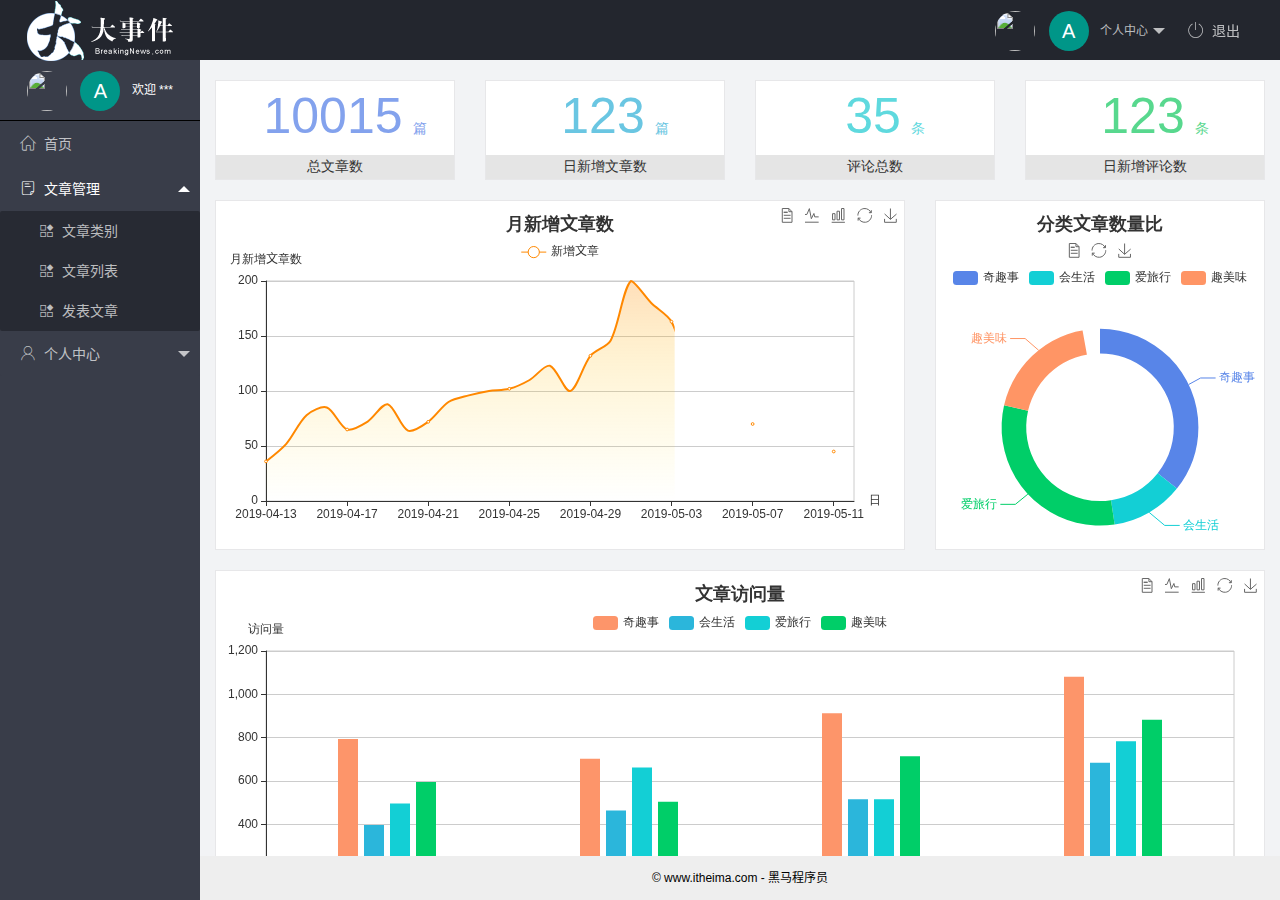
==== commit 919b44f5: "完成了个人中心开发" ====
--- a/index.html
+++ b/index.html
@@ -25,9 +25,9 @@
             个人中心
           </a>
           <dl class="layui-nav-child">
-            <dd><a href="">基本资料</a></dd>
-            <dd><a href="">更换头像</a></dd>
-            <dd><a href="">重置密码</a></dd>
+            <dd><a href="/user/user_info.html" target="fm">基本资料</a></dd>
+            <dd><a href="/user/user_avatar.html" target="fm">更换头像</a></dd>
+            <dd><a href="/user/user_pwd.html" target="fm">重置密码</a></dd>
           </dl>
         </li>
         <li class="layui-nav-item">
@@ -59,9 +59,9 @@
           <li class="layui-nav-item">
             <a href="javascript:;"><span class="iconfont icon-user"></span>个人中心</a>
             <dl class="layui-nav-child">
-              <dd><a href="javascript:;"><i class="layui-icon layui-icon-app"></i>基本资料</a></dd>
-              <dd><a href="javascript:;"><i class="layui-icon layui-icon-app"></i>更换头像</a></dd>
-              <dd><a href="javascript:;"><i class="layui-icon layui-icon-app"></i>重置密码</a></dd>
+              <dd><a href="/user/user_info.html" target="fm"><i class="layui-icon layui-icon-app"></i>基本资料</a></dd>
+              <dd><a href="/user/user_avatar.html" target="fm"><i class="layui-icon layui-icon-app"></i>更换头像</a></dd>
+              <dd><a href="/user/user_pwd.html" target="fm"><i class="layui-icon layui-icon-app"></i>重置密码</a></dd>
 
             </dl>
           </li>
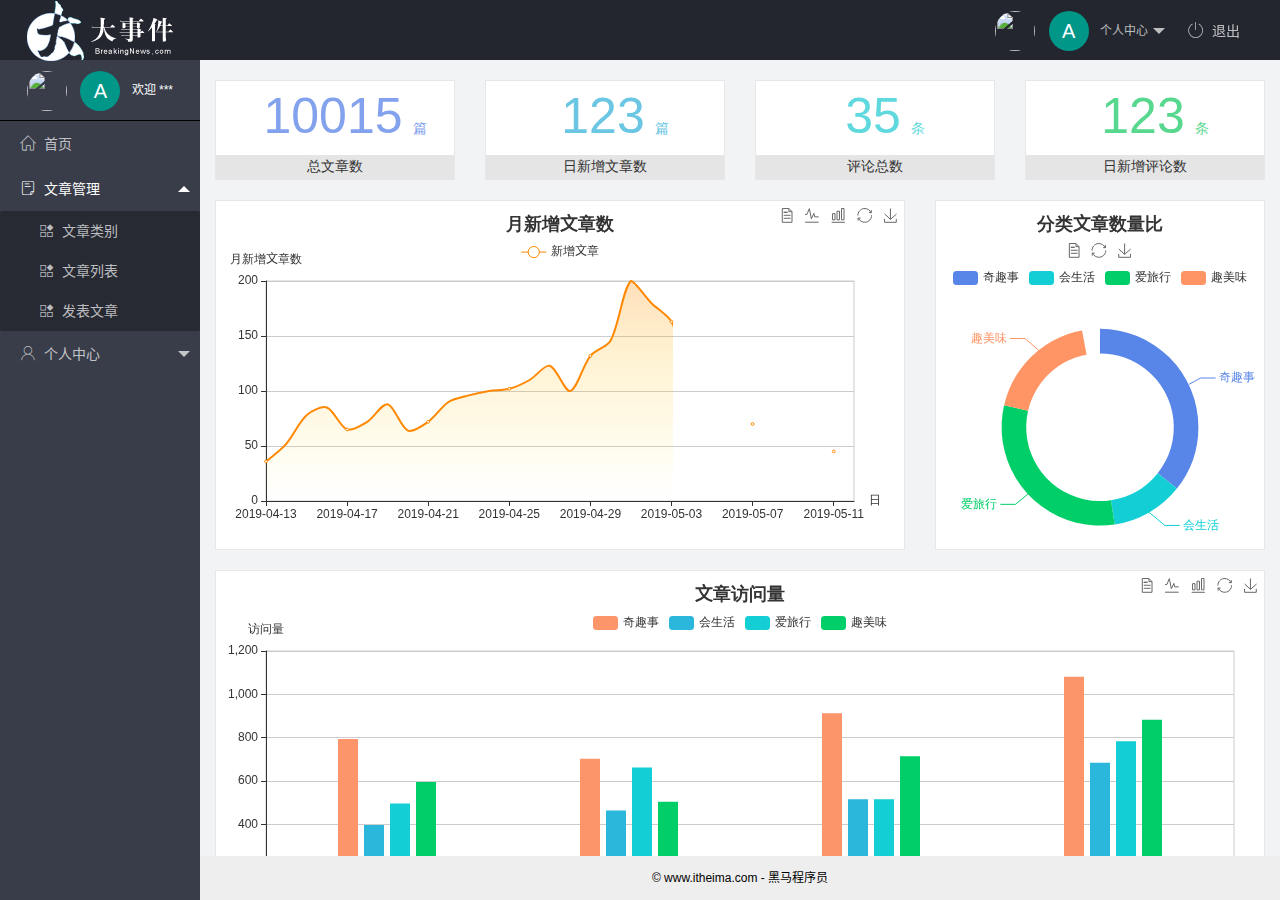
==== commit 8185b1ef: "完成了大事件开发" ====
--- a/index.html
+++ b/index.html
@@ -50,9 +50,11 @@
           <li class="layui-nav-item layui-nav-itemed">
             <a class="" href="javascript:;"><span class="iconfont icon-16"></span>文章管理</a>
             <dl class="layui-nav-child">
-              <dd><a href="javascript:;"><i class="layui-icon layui-icon-app"></i>文章类别</a></dd>
-              <dd><a href="javascript:;"><i class="layui-icon layui-icon-app"></i>文章列表</a></dd>
-              <dd><a href="javascript:;"><i class="layui-icon layui-icon-app"></i>发表文章</a></dd>
+              <dd><a href="/article/art_cate.html" target="fm"><i class="layui-icon layui-icon-app"></i>文章类别</a></dd>
+              <dd><a id="art_list" href="/article/art_list.html" target="fm"><i
+                    class="layui-icon layui-icon-app"></i>文章列表</a>
+              </dd>
+              <dd><a href="/article/art_pub.html" target="fm"><i class="layui-icon layui-icon-app"></i>发表文章</a></dd>
 
             </dl>
           </li>
